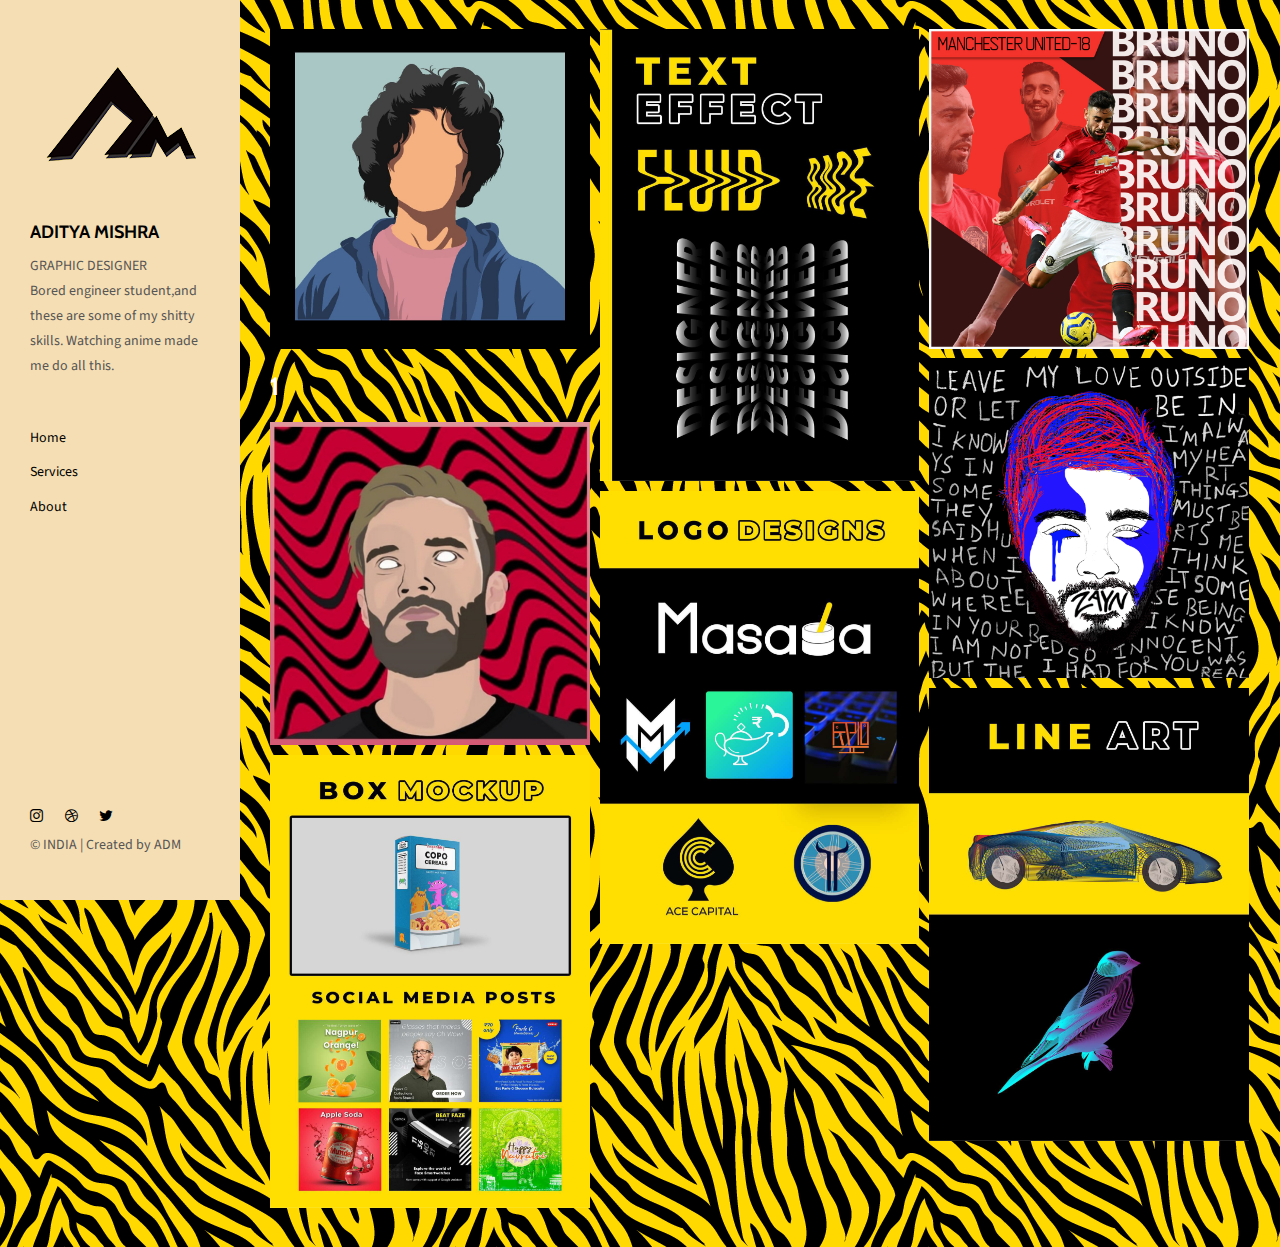
==== index.html @ 2e6d7450 "Add files via upload" ====
<!DOCTYPE html>
<html lang="en">

<head>
  <style>
body {
  background-image: url('b.gif');
  
}
</style>

  
  <link href="./assets/apple-icon-180x180.png" rel="apple-touch-icon">
  <link href="./assets/favicon.ico" rel="icon">



  <title>Title page</title>  

<link href="./main.82cfd66e.css" rel="stylesheet"></head>

<body>

<!-- Add your content of header -->
<header class="">
  <div class="navbar navbar-default visible-xs">
    <button type="button" class="navbar-toggle collapsed">
      <span class="sr-only">Toggle navigation</span>
      <span class="icon-bar"></span>
      <span class="icon-bar"></span>
      <span class="icon-bar"></span>
    </button>
    
  </div>

  <nav class="sidebar">
    <div class="navbar-collapse" id="navbar-collapse">
      <div class="site-header hidden-xs">
          <a class="site-brand" href="./index.html" title="">
            <img class="img-responsive site-logo" alt="" src="logo180.png">
            ADITYA MISHRA
          </a>
        <p>GRAPHIC DESIGNER <br> Bored engineer student,and these are some of my shitty skills. Watching anime made me do all this. </p>
      </div>
      <ul class="nav">
        <li><a href="./index.html" title="">Home</a></li>
        <li><a href="./services.html" title="">Services</a></li>
        <li><a href="./about.html" title="">About</a></li>
        
        
        

      </ul>

      <nav class="nav-footer">
        <p class="nav-footer-social-buttons">
          <a class="fa-icon" href="https://www.instagram.com/the.adityamishra/" title="">
            <i class="fa fa-instagram"></i>
          </a>
          <a class="fa-icon" href="https://dribbble.com/" title="">
            <i class="fa fa-dribbble"></i>
          </a>
          <a class="fa-icon" href="https://twitter.com/" title="">
            <i class="fa fa-twitter"></i>
          </a>
        </p>
        <p>© INDIA | Created by ADM</p>
      </nav>  
    </div> 
  </nav>
</header>
<main class="" id="main-collapse">

<!-- Add your site or app content here -->
 
<div class="hero-full-wrapper">
  <div class="grid">
  <div class="gutter-sizer"></div>
    <div class="grid-sizer"></div>
    
    <div class="grid-item">
      <img class="img-responsive" alt="" src="1.jpeg">
      <a  class="project-description"></a>
        <div class="project-text-holder">
          <div class="project-text-inner">
            <h3>1</h3>
            <p></p>
          </div>
        </div>
      </a>
    </div>

    
    <div class="grid-item">
      <img class="img-responsive" alt="" src="2.jpg">
      <a  class="project-description">
        <div class="project-text-holder">
          <div class="project-text-inner">
            <h3>typography</h3>
            <p>.</p>
          </div>
        </div>
      </a>
    </div>

    <div class="grid-item">
      <img class="img-responsive" alt="" src="3.jpg">
      <a  class="project-description">
        <div class="project-text-holder">
          <div class="project-text-inner">
            <h3>social posts</h3>
            <p>.</p>
          </div>
        </div>
      </a>
    </div>
    <div class="grid-item">
      <img class="img-responsive" alt="" src="zayni.png">
      <a  class="project-description">
        <div class="project-text-holder">
          <div class="project-text-inner">
            <h3>zyan vector</h3>
            <p>.</p>
          </div>
        </div>
      </a>
    </div>
    
    <div class="grid-item">
      <img class="img-responsive" alt="" src="pew.jpg">
      <a  class="project-description">
        <div class="project-text-holder">
          <div class="project-text-inner">
            <h3>pewdiepie vector</h3>
            <p>.</p>
          </div>
        </div>
      </a>
    </div>

    <div class="grid-item">
      <img class="img-responsive" alt="" src="6.jpg">
      <a  class="project-description">
        <div class="project-text-holder">
          <div class="project-text-inner">
            <h3>Logo designing</h3>s
            <p>.</p>
          </div>
        </div>
      </a>
    </div>

    <div class="grid-item">
      <img class="img-responsive" alt="" src="7.jpg">
      <a  class="project-description">
        <div class="project-text-holder">
          <div class="project-text-inner">
            <h3>line art</h3>
            <p>.</p>
          </div>
        </div>
      </a>
    </div>
    <div class="grid-item">
      <img class="img-responsive" alt="" src="moc.jpg">
      <a  class="project-description">
        <div class="project-text-holder">
          <div class="project-text-inner">
            <h3>box mockup</h3>
            <p>.</p>
          </div>
        </div>
      </a>
    </div>
    
  </div>
</div>


<script>
  document.addEventListener("DOMContentLoaded", function (event) {
     masonryBuild();
  });
</script>

</main>




<script type="text/javascript" src="./main.85741bff.js"></script></body>

</html>
---- main.82cfd66e.css ----
@import url(https://fonts.googleapis.com/css?family=Cabin:400,700|Source+Sans+Pro:400,700);@import url(https://maxcdn.bootstrapcdn.com/font-awesome/4.7.0/css/font-awesome.min.css);/*!
 * Bootstrap v3.3.7 (http://getbootstrap.com)
 * Copyright 2011-2016 Twitter, Inc.
 * Licensed under MIT (https://github.com/twbs/bootstrap/blob/master/LICENSE)
 */
/*! normalize.css v3.0.3 | MIT License | github.com/necolas/normalize.css */

html{font-family:sans-serif;-ms-text-size-adjust:100%;-webkit-text-size-adjust:100%}body{margin:0}article,aside,details,figcaption,figure,footer,header,hgroup,main,menu,nav,section,summary{display:block}audio,canvas,progress,video{display:inline-block;vertical-align:baseline}audio:not([controls]){display:none;height:0}[hidden],template{display:none}a{background-color:transparent}a:active,a:hover{outline:0}abbr[title]{border-bottom:1px dotted}b,strong{font-weight:700}dfn{font-style:italic}h1{font-size:2em;margin:.67em 0}mark{background:#ff0;color:#000}small{font-size:80%}sub,sup{font-size:75%;line-height:0;position:relative;vertical-align:baseline}sup{top:-.5em}sub{bottom:-.25em}img{border:0}svg:not(:root){overflow:hidden}figure{margin:1em 40px}hr{box-sizing:content-box;height:0}pre{overflow:auto}code,kbd,pre,samp{font-family:monospace,monospace;font-size:1em}button,input,optgroup,select,textarea{color:inherit;font:inherit;margin:0}button{overflow:visible}button,select{text-transform:none}button,html input[type=button],input[type=reset],input[type=submit]{-webkit-appearance:button;cursor:pointer}button[disabled],html input[disabled]{cursor:default}button::-moz-focus-inner,input::-moz-focus-inner{border:0;padding:0}input{line-height:normal}input[type=checkbox],input[type=radio]{box-sizing:border-box;padding:0}input[type=number]::-webkit-inner-spin-button,input[type=number]::-webkit-outer-spin-button{height:auto}input[type=search]{-webkit-appearance:textfield;box-sizing:content-box}input[type=search]::-webkit-search-cancel-button,input[type=search]::-webkit-search-decoration{-webkit-appearance:none}fieldset{border:1px solid silver;margin:0 2px;padding:.35em .625em .75em}textarea{overflow:auto}optgroup{font-weight:700}table{border-collapse:collapse;border-spacing:0}td,th{padding:0}

/*! Source: https://github.com/h5bp/html5-boilerplate/blob/master/src/css/main.css */@media print{*,:after,:before{background:transparent!important;color:#000!important;box-shadow:none!important;text-shadow:none!important}a,a:visited{text-decoration:underline}a[href]:after{content:" (" attr(href) ")"}abbr[title]:after{content:" (" attr(title) ")"}a[href^="#"]:after,a[href^="javascript:"]:after{content:""}blockquote,pre{border:1px solid #999;page-break-inside:avoid}thead{display:table-header-group}img,tr{page-break-inside:avoid}img{max-width:100%!important}h2,h3,p{orphans:3;widows:3}h2,h3{page-break-after:avoid}.navbar{display:none}.btn>.caret,.dropup>.btn>.caret{border-top-color:#000!important}.label{border:1px solid #000}.table {border-collapse:collapse!important} {} .table td,.table th{background-color:#fff!important}.table-bordered td,.table-bordered th{border:1px solid #ddd!important}}*,:after,:before{-webkit-box-sizing:border-box;-moz-box-sizing:border-box;box-sizing:border-box}html{font-size:10px;-webkit-tap-highlight-color:transparent}body{font-family:Source Sans Pro,Helvetica,Arial,sans-serif;font-size:14px;line-height:1.78;color:#555;background-color:#fff}button,input,select,textarea{font-family:inherit;font-size:inherit;line-height:inherit}a{color:#ff6360;text-decoration:none}a:focus,a:hover{color:#ff1814;text-decoration:underline}a:focus{outline:5px auto -webkit-focus-ring-color;outline-offset:-2px}figure{margin:0}img{vertical-align:middle}.img-responsive{display:block;max-width:100%;height:auto}.img-rounded{border-radius:2px}.img-thumbnail{padding:4px;line-height:1.78;background-color:#fff;border:1px solid #ddd;border-radius:2px;-webkit-transition:all .2s ease-in-out;-o-transition:all .2s ease-in-out;transition:all .2s ease-in-out;display:inline-block;max-width:100%;height:auto}.img-circle{border-radius:50%}hr{margin-top:24px;margin-bottom:24px;border:0;border-top:1px solid #eee}.sr-only{position:absolute;width:1px;height:1px;margin:-1px;padding:0;overflow:hidden;clip:rect(0,0,0,0);border:0}.sr-only-focusable:active,.sr-only-focusable:focus{position:static;width:auto;height:auto;margin:0;overflow:visible;clip:auto}[role=button]{cursor:pointer}.h1,.h2,.h3,.h4,.h5,.h6,h1,h2,h3,h4,h5,h6{font-family:Cabin,Helvetica,Arial,sans-serif;font-weight:700;line-height:1.1;color:WHITE}.h1 .small,.h1 small,.h2 .small,.h2 small,.h3 .small,.h3 small,.h4 .small,.h4 small,.h5 .small,.h5 small,.h6 .small,.h6 small,h1 .small,h1 small,h2 .small,h2 small,h3 .small,h3 small,h4 .small,h4 small,h5 .small,h5 small,h6 .small,h6 small{font-weight:400;line-height:1;color:#777}.h1,.h2,.h3,h1,h2,h3{margin-top:24px;margin-bottom:12px}.h1 .small,.h1 small,.h2 .small,.h2 small,.h3 .small,.h3 small,h1 .small,h1 small,h2 .small,h2 small,h3 .small,h3 small{font-size:65%}.h4,.h5,.h6,h4,h5,h6{margin-top:12px;margin-bottom:12px}.h4 .small,.h4 small,.h5 .small,.h5 small,.h6 .small,.h6 small,h4 .small,h4 small,h5 .small,h5 small,h6 .small,h6 small{font-size:75%}.h1,h1{font-size:44px}.h2,h2{font-size:33px}.h3,h3{font-size:25px}.h4,h4{font-size:19px}.h5,h5{font-size:14px}.h6,h6{font-size:12px}p{margin:0 0 12px}.lead{margin-bottom:24px;font-size:16px;font-weight:300;line-height:1.4}@media (min-width:768px){.lead{font-size:21px}}.small,small{font-size:85%}.mark,mark{background-color:#fcf8e3;padding:.2em}.text-left{text-align:left}.text-right{text-align:right}.text-center{text-align:center}.text-justify{text-align:justify}.text-nowrap{white-space:nowrap}.text-lowercase{text-transform:lowercase}.initialism,.text-uppercase{text-transform:uppercase}.text-capitalize{text-transform:capitalize}.text-muted{color:#777}.text-primary{color:#ff6360}a.text-primary:focus,a.text-primary:hover{color:#ff312d}.text-success{color:#fff}a.text-success:focus,a.text-success:hover{color:#e6e6e6}.text-info{color:#31708f}a.text-info:focus,a.text-info:hover{color:#245269}.text-warning{color:#8a6d3b}a.text-warning:focus,a.text-warning:hover{color:#66512c}.text-danger{color:#fff}a.text-danger:focus,a.text-danger:hover{color:#e6e6e6}.bg-primary{color:#fff;background-color:#ff6360}a.bg-primary:focus,a.bg-primary:hover{background-color:#ff312d}.bg-success{background-color:#57ce6e}a.bg-success:focus,a.bg-success:hover{background-color:#37bb50}.bg-info{background-color:#d9edf7}a.bg-info:focus,a.bg-info:hover{background-color:#afd9ee}.bg-warning{background-color:#fcf8e3}a.bg-warning:focus,a.bg-warning:hover{background-color:#f7ecb5}.bg-danger{background-color:#ee624b}a.bg-danger:focus,a.bg-danger:hover{background-color:#ea391c}.page-header{padding-bottom:11px;margin:48px 0 24px;border-bottom:1px solid #eee}ol,ul{margin-top:0;margin-bottom:12px}ol ol,ol ul,ul ol,ul ul{margin-bottom:0}.list-inline,.list-unstyled{padding-left:0;list-style:none}.list-inline{margin-left:-5px}.list-inline>li{display:inline-block;padding-left:5px;padding-right:5px}dl{margin-top:0;margin-bottom:24px}dd,dt{line-height:1.78}dt{font-weight:700}dd{margin-left:0}.dl-horizontal dd:after,.dl-horizontal dd:before{content:" ";display:table}.dl-horizontal dd:after{clear:both}@media (min-width:768px){.dl-horizontal dt{float:left;width:160px;clear:left;text-align:right;overflow:hidden;text-overflow:ellipsis;white-space:nowrap}.dl-horizontal dd{margin-left:180px}}abbr[data-original-title],abbr[title]{cursor:help;border-bottom:1px dotted #777}.initialism{font-size:90%}blockquote{padding:12px 24px;margin:0 0 24px;font-size:17.5px;border-left:5px solid #eee}blockquote ol:last-child,blockquote p:last-child,blockquote ul:last-child{margin-bottom:0}blockquote .small,blockquote footer,blockquote small{display:block;font-size:80%;line-height:1.78;color:#777}blockquote .small:before,blockquote footer:before,blockquote small:before{content:"\2014   \A0"}.blockquote-reverse,blockquote.pull-right{padding-right:15px;padding-left:0;border-right:5px solid #eee;border-left:0;text-align:right}.blockquote-reverse .small:before,.blockquote-reverse footer:before,.blockquote-reverse small:before,blockquote.pull-right .small:before,blockquote.pull-right footer:before,blockquote.pull-right small:before{content:""}.blockquote-reverse .small:after,.blockquote-reverse footer:after,.blockquote-reverse small:after,blockquote.pull-right .small:after,blockquote.pull-right footer:after,blockquote.pull-right small:after{content:"\A0   \2014"}address{margin-bottom:24px;font-style:normal;line-height:1.78}code,kbd,pre,samp{font-family:Menlo,Monaco,Consolas,Courier New,monospace}code{color:#c7254e;background-color:#f9f2f4}code,kbd{padding:2px 4px;font-size:90%;border-radius:2px}kbd{color:#fff;background-color:#333;box-shadow:inset 0 -1px 0 rgba(0,0,0,.25)}kbd kbd{padding:0;font-size:100%;font-weight:700;box-shadow:none}pre{display:block;padding:11.5px;margin:0 0 12px;font-size:13px;line-height:1.78;word-break:break-all;word-wrap:break-word;color:#333;background-color:#f5f5f5;border:1px solid #ccc;border-radius:2px}pre code{padding:0;font-size:inherit;color:inherit;white-space:pre-wrap;background-color:transparent;border-radius:0}.pre-scrollable{max-height:340px;overflow-y:scroll}.container{margin-right:auto;margin-left:auto;padding-left:15px;padding-right:15px}.container:after,.container:before{content:" ";display:table}.container:after{clear:both}@media (min-width:768px){.container{width:750px}}@media (min-width:992px){.container{width:970px}}@media (min-width:1200px){.container{width:1170px}}.container-fluid{margin-right:auto;margin-left:auto;padding-left:15px;padding-right:15px}.container-fluid:after,.container-fluid:before{content:" ";display:table}.container-fluid:after{clear:both}.row{margin-left:-15px;margin-right:-15px}.row:after,.row:before{content:" ";display:table}.row:after{clear:both}.col-lg-1,.col-lg-2,.col-lg-3,.col-lg-4,.col-lg-5,.col-lg-6,.col-lg-7,.col-lg-8,.col-lg-9,.col-lg-10,.col-lg-11,.col-lg-12,.col-md-1,.col-md-2,.col-md-3,.col-md-4,.col-md-5,.col-md-6,.col-md-7,.col-md-8,.col-md-9,.col-md-10,.col-md-11,.col-md-12,.col-sm-1,.col-sm-2,.col-sm-3,.col-sm-4,.col-sm-5,.col-sm-6,.col-sm-7,.col-sm-8,.col-sm-9,.col-sm-10,.col-sm-11,.col-sm-12,.col-xs-1,.col-xs-2,.col-xs-3,.col-xs-4,.col-xs-5,.col-xs-6,.col-xs-7,.col-xs-8,.col-xs-9,.col-xs-10,.col-xs-11,.col-xs-12{position:relative;min-height:1px;padding-left:15px;padding-right:15px}.col-xs-1,.col-xs-2,.col-xs-3,.col-xs-4,.col-xs-5,.col-xs-6,.col-xs-7,.col-xs-8,.col-xs-9,.col-xs-10,.col-xs-11,.col-xs-12{float:left}.col-xs-1{width:8.33333%}.col-xs-2{width:16.66667%}.col-xs-3{width:25%}.col-xs-4{width:33.33333%}.col-xs-5{width:41.66667%}.col-xs-6{width:50%}.col-xs-7{width:58.33333%}.col-xs-8{width:66.66667%}.col-xs-9{width:75%}.col-xs-10{width:83.33333%}.col-xs-11{width:91.66667%}.col-xs-12{width:100%}.col-xs-pull-0{right:auto}.col-xs-pull-1{right:8.33333%}.col-xs-pull-2{right:16.66667%}.col-xs-pull-3{right:25%}.col-xs-pull-4{right:33.33333%}.col-xs-pull-5{right:41.66667%}.col-xs-pull-6{right:50%}.col-xs-pull-7{right:58.33333%}.col-xs-pull-8{right:66.66667%}.col-xs-pull-9{right:75%}.col-xs-pull-10{right:83.33333%}.col-xs-pull-11{right:91.66667%}.col-xs-pull-12{right:100%}.col-xs-push-0{left:auto}.col-xs-push-1{left:8.33333%}.col-xs-push-2{left:16.66667%}.col-xs-push-3{left:25%}.col-xs-push-4{left:33.33333%}.col-xs-push-5{left:41.66667%}.col-xs-push-6{left:50%}.col-xs-push-7{left:58.33333%}.col-xs-push-8{left:66.66667%}.col-xs-push-9{left:75%}.col-xs-push-10{left:83.33333%}.col-xs-push-11{left:91.66667%}.col-xs-push-12{left:100%}.col-xs-offset-0{margin-left:0}.col-xs-offset-1{margin-left:8.33333%}.col-xs-offset-2{margin-left:16.66667%}.col-xs-offset-3{margin-left:25%}.col-xs-offset-4{margin-left:33.33333%}.col-xs-offset-5{margin-left:41.66667%}.col-xs-offset-6{margin-left:50%}.col-xs-offset-7{margin-left:58.33333%}.col-xs-offset-8{margin-left:66.66667%}.col-xs-offset-9{margin-left:75%}.col-xs-offset-10{margin-left:83.33333%}.col-xs-offset-11{margin-left:91.66667%}.col-xs-offset-12{margin-left:100%}@media (min-width:768px){.col-sm-1,.col-sm-2,.col-sm-3,.col-sm-4,.col-sm-5,.col-sm-6,.col-sm-7,.col-sm-8,.col-sm-9,.col-sm-10,.col-sm-11,.col-sm-12{float:left}.col-sm-1{width:8.33333%}.col-sm-2{width:16.66667%}.col-sm-3{width:25%}.col-sm-4{width:33.33333%}.col-sm-5{width:41.66667%}.col-sm-6{width:50%}.col-sm-7{width:58.33333%}.col-sm-8{width:66.66667%}.col-sm-9{width:75%}.col-sm-10{width:83.33333%}.col-sm-11{width:91.66667%}.col-sm-12{width:100%}.col-sm-pull-0{right:auto}.col-sm-pull-1{right:8.33333%}.col-sm-pull-2{right:16.66667%}.col-sm-pull-3{right:25%}.col-sm-pull-4{right:33.33333%}.col-sm-pull-5{right:41.66667%}.col-sm-pull-6{right:50%}.col-sm-pull-7{right:58.33333%}.col-sm-pull-8{right:66.66667%}.col-sm-pull-9{right:75%}.col-sm-pull-10{right:83.33333%}.col-sm-pull-11{right:91.66667%}.col-sm-pull-12{right:100%}.col-sm-push-0{left:auto}.col-sm-push-1{left:8.33333%}.col-sm-push-2{left:16.66667%}.col-sm-push-3{left:25%}.col-sm-push-4{left:33.33333%}.col-sm-push-5{left:41.66667%}.col-sm-push-6{left:50%}.col-sm-push-7{left:58.33333%}.col-sm-push-8{left:66.66667%}.col-sm-push-9{left:75%}.col-sm-push-10{left:83.33333%}.col-sm-push-11{left:91.66667%}.col-sm-push-12{left:100%}.col-sm-offset-0{margin-left:0}.col-sm-offset-1{margin-left:8.33333%}.col-sm-offset-2{margin-left:16.66667%}.col-sm-offset-3{margin-left:25%}.col-sm-offset-4{margin-left:33.33333%}.col-sm-offset-5{margin-left:41.66667%}.col-sm-offset-6{margin-left:50%}.col-sm-offset-7{margin-left:58.33333%}.col-sm-offset-8{margin-left:66.66667%}.col-sm-offset-9{margin-left:75%}.col-sm-offset-10{margin-left:83.33333%}.col-sm-offset-11{margin-left:91.66667%}.col-sm-offset-12{margin-left:100%}}@media (min-width:992px){.col-md-1,.col-md-2,.col-md-3,.col-md-4,.col-md-5,.col-md-6,.col-md-7,.col-md-8,.col-md-9,.col-md-10,.col-md-11,.col-md-12{float:left}.col-md-1{width:8.33333%}.col-md-2{width:16.66667%}.col-md-3{width:25%}.col-md-4{width:33.33333%}.col-md-5{width:41.66667%}.col-md-6{width:50%}.col-md-7{width:58.33333%}.col-md-8{width:66.66667%}.col-md-9{width:75%}.col-md-10{width:83.33333%}.col-md-11{width:91.66667%}.col-md-12{width:100%}.col-md-pull-0{right:auto}.col-md-pull-1{right:8.33333%}.col-md-pull-2{right:16.66667%}.col-md-pull-3{right:25%}.col-md-pull-4{right:33.33333%}.col-md-pull-5{right:41.66667%}.col-md-pull-6{right:50%}.col-md-pull-7{right:58.33333%}.col-md-pull-8{right:66.66667%}.col-md-pull-9{right:75%}.col-md-pull-10{right:83.33333%}.col-md-pull-11{right:91.66667%}.col-md-pull-12{right:100%}.col-md-push-0{left:auto}.col-md-push-1{left:8.33333%}.col-md-push-2{left:16.66667%}.col-md-push-3{left:25%}.col-md-push-4{left:33.33333%}.col-md-push-5{left:41.66667%}.col-md-push-6{left:50%}.col-md-push-7{left:58.33333%}.col-md-push-8{left:66.66667%}.col-md-push-9{left:75%}.col-md-push-10{left:83.33333%}.col-md-push-11{left:91.66667%}.col-md-push-12{left:100%}.col-md-offset-0{margin-left:0}.col-md-offset-1{margin-left:8.33333%}.col-md-offset-2{margin-left:16.66667%}.col-md-offset-3{margin-left:25%}.col-md-offset-4{margin-left:33.33333%}.col-md-offset-5{margin-left:41.66667%}.col-md-offset-6{margin-left:50%}.col-md-offset-7{margin-left:58.33333%}.col-md-offset-8{margin-left:66.66667%}.col-md-offset-9{margin-left:75%}.col-md-offset-10{margin-left:83.33333%}.col-md-offset-11{margin-left:91.66667%}.col-md-offset-12{margin-left:100%}}@media (min-width:1200px){.col-lg-1,.col-lg-2,.col-lg-3,.col-lg-4,.col-lg-5,.col-lg-6,.col-lg-7,.col-lg-8,.col-lg-9,.col-lg-10,.col-lg-11,.col-lg-12{float:left}.col-lg-1{width:8.33333%}.col-lg-2{width:16.66667%}.col-lg-3{width:25%}.col-lg-4{width:33.33333%}.col-lg-5{width:41.66667%}.col-lg-6{width:50%}.col-lg-7{width:58.33333%}.col-lg-8{width:66.66667%}.col-lg-9{width:75%}.col-lg-10{width:83.33333%}.col-lg-11{width:91.66667%}.col-lg-12{width:100%}.col-lg-pull-0{right:auto}.col-lg-pull-1{right:8.33333%}.col-lg-pull-2{right:16.66667%}.col-lg-pull-3{right:25%}.col-lg-pull-4{right:33.33333%}.col-lg-pull-5{right:41.66667%}.col-lg-pull-6{right:50%}.col-lg-pull-7{right:58.33333%}.col-lg-pull-8{right:66.66667%}.col-lg-pull-9{right:75%}.col-lg-pull-10{right:83.33333%}.col-lg-pull-11{right:91.66667%}.col-lg-pull-12{right:100%}.col-lg-push-0{left:auto}.col-lg-push-1{left:8.33333%}.col-lg-push-2{left:16.66667%}.col-lg-push-3{left:25%}.col-lg-push-4{left:33.33333%}.col-lg-push-5{left:41.66667%}.col-lg-push-6{left:50%}.col-lg-push-7{left:58.33333%}.col-lg-push-8{left:66.66667%}.col-lg-push-9{left:75%}.col-lg-push-10{left:83.33333%}.col-lg-push-11{left:91.66667%}.col-lg-push-12{left:100%}.col-lg-offset-0{margin-left:0}.col-lg-offset-1{margin-left:8.33333%}.col-lg-offset-2{margin-left:16.66667%}.col-lg-offset-3{margin-left:25%}.col-lg-offset-4{margin-left:33.33333%}.col-lg-offset-5{margin-left:41.66667%}.col-lg-offset-6{margin-left:50%}.col-lg-offset-7{margin-left:58.33333%}.col-lg-offset-8{margin-left:66.66667%}.col-lg-offset-9{margin-left:75%}.col-lg-offset-10{margin-left:83.33333%}.col-lg-offset-11{margin-left:91.66667%}.col-lg-offset-12{margin-left:100%}}table{background-color:transparent}caption{padding-top:8px;padding-bottom:8px;color:#777}caption,th{text-align:left}.table{width:100%;max-width:100%;margin-bottom:24px}.table>tbody>tr>td,.table>tbody>tr>th,.table>tfoot>tr>td,.table>tfoot>tr>th,.table>thead>tr>td,.table>thead>tr>th{padding:8px;line-height:1.78;vertical-align:top;border-top:1px solid #ddd}.table>thead>tr>th{vertical-align:bottom;border-bottom:2px solid #ddd}.table>caption+thead>tr:first-child>td,.table>caption+thead>tr:first-child>th,.table>colgroup+thead>tr:first-child>td,.table>colgroup+thead>tr:first-child>th,.table>thead:first-child>tr:first-child>td,.table>thead:first-child>tr:first-child>th{border-top:0}.table>tbody+tbody{border-top:2px solid #ddd}.table .table{background-color:#fff}.table-condensed>tbody>tr>td,.table-condensed>tbody>tr>th,.table-condensed>tfoot>tr>td,.table-condensed>tfoot>tr>th,.table-condensed>thead>tr>td,.table-condensed>thead>tr>th{padding:5px}.table-bordered,.table-bordered>tbody>tr>td,.table-bordered>tbody>tr>th,.table-bordered>tfoot>tr>td,.table-bordered>tfoot>tr>th,.table-bordered>thead>tr>td,.table-bordered>thead>tr>th{border:1px solid #ddd}.table-bordered>thead>tr>td,.table-bordered>thead>tr>th{border-bottom-width:2px}.table-striped>tbody>tr:nth-of-type(odd){background-color:#f9f9f9}.table-hover>tbody>tr:hover{background-color:#f5f5f5}table col[class*=col-]{position:static;float:none;display:table-column}table td[class*=col-],table th[class*=col-]{position:static;float:none;display:table-cell}.table>tbody>tr.active>td,.table>tbody>tr.active>th,.table>tbody>tr>td.active,.table>tbody>tr>th.active,.table>tfoot>tr.active>td,.table>tfoot>tr.active>th,.table>tfoot>tr>td.active,.table>tfoot>tr>th.active,.table>thead>tr.active>td,.table>thead>tr.active>th,.table>thead>tr>td.active,.table>thead>tr>th.active{background-color:#f5f5f5}.table-hover>tbody>tr.active:hover>td,.table-hover>tbody>tr.active:hover>th,.table-hover>tbody>tr:hover>.active,.table-hover>tbody>tr>td.active:hover,.table-hover>tbody>tr>th.active:hover{background-color:#e8e8e8}.table>tbody>tr.success>td,.table>tbody>tr.success>th,.table>tbody>tr>td.success,.table>tbody>tr>th.success,.table>tfoot>tr.success>td,.table>tfoot>tr.success>th,.table>tfoot>tr>td.success,.table>tfoot>tr>th.success,.table>thead>tr.success>td,.table>thead>tr.success>th,.table>thead>tr>td.success,.table>thead>tr>th.success{background-color:#57ce6e}.table-hover>tbody>tr.success:hover>td,.table-hover>tbody>tr.success:hover>th,.table-hover>tbody>tr:hover>.success,.table-hover>tbody>tr>td.success:hover,.table-hover>tbody>tr>th.success:hover{background-color:#43c85d}.table>tbody>tr.info>td,.table>tbody>tr.info>th,.table>tbody>tr>td.info,.table>tbody>tr>th.info,.table>tfoot>tr.info>td,.table>tfoot>tr.info>th,.table>tfoot>tr>td.info,.table>tfoot>tr>th.info,.table>thead>tr.info>td,.table>thead>tr.info>th,.table>thead>tr>td.info,.table>thead>tr>th.info{background-color:#d9edf7}.table-hover>tbody>tr.info:hover>td,.table-hover>tbody>tr.info:hover>th,.table-hover>tbody>tr:hover>.info,.table-hover>tbody>tr>td.info:hover,.table-hover>tbody>tr>th.info:hover{background-color:#c4e3f3}.table>tbody>tr.warning>td,.table>tbody>tr.warning>th,.table>tbody>tr>td.warning,.table>tbody>tr>th.warning,.table>tfoot>tr.warning>td,.table>tfoot>tr.warning>th,.table>tfoot>tr>td.warning,.table>tfoot>tr>th.warning,.table>thead>tr.warning>td,.table>thead>tr.warning>th,.table>thead>tr>td.warning,.table>thead>tr>th.warning{background-color:#fcf8e3}.table-hover>tbody>tr.warning:hover>td,.table-hover>tbody>tr.warning:hover>th,.table-hover>tbody>tr:hover>.warning,.table-hover>tbody>tr>td.warning:hover,.table-hover>tbody>tr>th.warning:hover{background-color:#faf2cc}.table>tbody>tr.danger>td,.table>tbody>tr.danger>th,.table>tbody>tr>td.danger,.table>tbody>tr>th.danger,.table>tfoot>tr.danger>td,.table>tfoot>tr.danger>th,.table>tfoot>tr>td.danger,.table>tfoot>tr>th.danger,.table>thead>tr.danger>td,.table>thead>tr.danger>th,.table>thead>tr>td.danger,.table>thead>tr>th.danger{background-color:#ee624b}.table-hover>tbody>tr.danger:hover>td,.table-hover>tbody>tr.danger:hover>th,.table-hover>tbody>tr:hover>.danger,.table-hover>tbody>tr>td.danger:hover,.table-hover>tbody>tr>th.danger:hover{background-color:#ec4e34}.table-responsive{overflow-x:auto;min-height:.01%}@media screen and (max-width:767px){.table-responsive{width:100%;margin-bottom:18px;overflow-y:hidden;-ms-overflow-style:-ms-autohiding-scrollbar;border:1px solid #ddd}.table-responsive>.table{margin-bottom:0}.table-responsive>.table>tbody>tr>td,.table-responsive>.table>tbody>tr>th,.table-responsive>.table>tfoot>tr>td,.table-responsive>.table>tfoot>tr>th,.table-responsive>.table>thead>tr>td,.table-responsive>.table>thead>tr>th{white-space:nowrap}.table-responsive>.table-bordered{border:0}.table-responsive>.table-bordered>tbody>tr>td:first-child,.table-responsive>.table-bordered>tbody>tr>th:first-child,.table-responsive>.table-bordered>tfoot>tr>td:first-child,.table-responsive>.table-bordered>tfoot>tr>th:first-child,.table-responsive>.table-bordered>thead>tr>td:first-child,.table-responsive>.table-bordered>thead>tr>th:first-child{border-left:0}.table-responsive>.table-bordered>tbody>tr>td:last-child,.table-responsive>.table-bordered>tbody>tr>th:last-child,.table-responsive>.table-bordered>tfoot>tr>td:last-child,.table-responsive>.table-bordered>tfoot>tr>th:last-child,.table-responsive>.table-bordered>thead>tr>td:last-child,.table-responsive>.table-bordered>thead>tr>th:last-child{border-right:0}.table-responsive>.table-bordered>tbody>tr:last-child>td,.table-responsive>.table-bordered>tbody>tr:last-child>th,.table-responsive>.table-bordered>tfoot>tr:last-child>td,.table-responsive>.table-bordered>tfoot>tr:last-child>th{border-bottom:0}}fieldset{margin:0;min-width:0}fieldset,legend{padding:0;border:0}legend{display:block;width:100%;margin-bottom:24px;font-size:21px;line-height:inherit;color:#333;border-bottom:1px solid #e5e5e5}label{display:inline-block;max-width:100%;margin-bottom:5px;font-weight:700}input[type=search]{-webkit-box-sizing:border-box;-moz-box-sizing:border-box;box-sizing:border-box}input[type=checkbox],input[type=radio]{margin:4px 0 0;margin-top:1px\9;line-height:normal}input[type=file]{display:block}input[type=range]{display:block;width:100%}select[multiple],select[size]{height:auto}input[type=checkbox]:focus,input[type=file]:focus,input[type=radio]:focus{outline:5px auto -webkit-focus-ring-color;outline-offset:-2px}output{padding-top:9px}.form-control,output{display:block;font-size:14px;line-height:1.78;color:#555}.form-control{width:100%;height:40px;padding:8px 20px;background-color:#fff;background-image:none;border:1px solid #000;border-radius:2px;-webkit-box-shadow:inset 0 1px 1px rgba(0,0,0,.075);box-shadow:inset 0 1px 1px rgba(0,0,0,.075);-webkit-transition:border-color .15s ease-in-out,box-shadow .15s ease-in-out;-o-transition:border-color ease-in-out .15s,box-shadow ease-in-out .15s;transition:border-color .15s ease-in-out,box-shadow .15s ease-in-out}.form-control:focus{border-color:#66afe9;-webkit-box-shadow:inset 0 1px 1px rgba(0,0,0,.075),0 0 8px rgba(102,175,233,.6);box-shadow:inset 0 1px 1px rgba(0,0,0,.075),0 0 8px rgba(102,175,233,.6)}.form-control::-moz-placeholder{color:#999;opacity:1}.form-control:-ms-input-placeholder{color:#999}.form-control::-webkit-input-placeholder{color:#999}.form-control::-ms-expand{border:0;background-color:transparent}.form-control[disabled],.form-control[readonly],fieldset[disabled] .form-control{background-color:#eee;opacity:1}.form-control[disabled],fieldset[disabled] .form-control{cursor:not-allowed}textarea.form-control{height:auto}input[type=search]{-webkit-appearance:none}@media screen and (-webkit-min-device-pixel-ratio:0){input[type=date].form-control,input[type=datetime-local].form-control,input[type=month].form-control,input[type=time].form-control{line-height:40px}.input-group-sm>.input-group-btn>input[type=date].btn,.input-group-sm>.input-group-btn>input[type=datetime-local].btn,.input-group-sm>.input-group-btn>input[type=month].btn,.input-group-sm>.input-group-btn>input[type=time].btn,.input-group-sm>input[type=date].form-control,.input-group-sm>input[type=date].input-group-addon,.input-group-sm>input[type=datetime-local].form-control,.input-group-sm>input[type=datetime-local].input-group-addon,.input-group-sm>input[type=month].form-control,.input-group-sm>input[type=month].input-group-addon,.input-group-sm>input[type=time].form-control,.input-group-sm>input[type=time].input-group-addon,.input-group-sm input[type=date],.input-group-sm input[type=datetime-local],.input-group-sm input[type=month],.input-group-sm input[type=time],input[type=date].input-sm,input[type=datetime-local].input-sm,input[type=month].input-sm,input[type=time].input-sm{line-height:30px}.input-group-lg>.input-group-btn>input[type=date].btn,.input-group-lg>.input-group-btn>input[type=datetime-local].btn,.input-group-lg>.input-group-btn>input[type=month].btn,.input-group-lg>.input-group-btn>input[type=time].btn,.input-group-lg>input[type=date].form-control,.input-group-lg>input[type=date].input-group-addon,.input-group-lg>input[type=datetime-local].form-control,.input-group-lg>input[type=datetime-local].input-group-addon,.input-group-lg>input[type=month].form-control,.input-group-lg>input[type=month].input-group-addon,.input-group-lg>input[type=time].form-control,.input-group-lg>input[type=time].input-group-addon,.input-group-lg input[type=date],.input-group-lg input[type=datetime-local],.input-group-lg input[type=month],.input-group-lg input[type=time],input[type=date].input-lg,input[type=datetime-local].input-lg,input[type=month].input-lg,input[type=time].input-lg{line-height:46px}}.form-group{margin-bottom:15px}.checkbox,.radio{position:relative;display:block;margin-top:10px;margin-bottom:10px}.checkbox label,.radio label{min-height:24px;padding-left:20px;margin-bottom:0;font-weight:400;cursor:pointer}.checkbox-inline input[type=checkbox],.checkbox input[type=checkbox],.radio-inline input[type=radio],.radio input[type=radio]{position:absolute;margin-left:-20px;margin-top:4px\9}.checkbox+.checkbox,.radio+.radio{margin-top:-5px}.checkbox-inline,.radio-inline{position:relative;display:inline-block;padding-left:20px;margin-bottom:0;vertical-align:middle;font-weight:400;cursor:pointer}.checkbox-inline+.checkbox-inline,.radio-inline+.radio-inline{margin-top:0;margin-left:10px}.checkbox-inline.disabled,.checkbox.disabled label,.radio-inline.disabled,.radio.disabled label,fieldset[disabled] .checkbox-inline,fieldset[disabled] .checkbox label,fieldset[disabled] .radio-inline,fieldset[disabled] .radio label,fieldset[disabled] input[type=checkbox],fieldset[disabled] input[type=radio],input[type=checkbox].disabled,input[type=checkbox][disabled],input[type=radio].disabled,input[type=radio][disabled]{cursor:not-allowed}.form-control-static{padding-top:9px;padding-bottom:9px;margin-bottom:0;min-height:38px}.form-control-static.input-lg,.form-control-static.input-sm,.input-group-lg>.form-control-static.form-control,.input-group-lg>.form-control-static.input-group-addon,.input-group-lg>.input-group-btn>.form-control-static.btn,.input-group-sm>.form-control-static.form-control,.input-group-sm>.form-control-static.input-group-addon,.input-group-sm>.input-group-btn>.form-control-static.btn{padding-left:0;padding-right:0}.input-group-sm>.form-control,.input-group-sm>.input-group-addon,.input-group-sm>.input-group-btn>.btn,.input-sm{height:30px;padding:5px 14px;font-size:12px;line-height:1.5;border-radius:2px}.input-group-sm>.input-group-btn>select.btn,.input-group-sm>select.form-control,.input-group-sm>select.input-group-addon,select.input-sm{height:30px;line-height:30px}.input-group-sm>.input-group-btn>select[multiple].btn,.input-group-sm>.input-group-btn>textarea.btn,.input-group-sm>select[multiple].form-control,.input-group-sm>select[multiple].input-group-addon,.input-group-sm>textarea.form-control,.input-group-sm>textarea.input-group-addon,select[multiple].input-sm,textarea.input-sm{height:auto}.form-group-sm .form-control{height:30px;padding:5px 14px;font-size:12px;line-height:1.5;border-radius:2px}.form-group-sm select.form-control{height:30px;line-height:30px}.form-group-sm select[multiple].form-control,.form-group-sm textarea.form-control{height:auto}.form-group-sm .form-control-static{height:30px;min-height:36px;padding:6px 14px;font-size:12px;line-height:1.5}.input-group-lg>.form-control,.input-group-lg>.input-group-addon,.input-group-lg>.input-group-btn>.btn,.input-lg{height:46px;padding:10px 24px;font-size:18px;line-height:1.33333;border-radius:2px}.input-group-lg>.input-group-btn>select.btn,.input-group-lg>select.form-control,.input-group-lg>select.input-group-addon,select.input-lg{height:46px;line-height:46px}.input-group-lg>.input-group-btn>select[multiple].btn,.input-group-lg>.input-group-btn>textarea.btn,.input-group-lg>select[multiple].form-control,.input-group-lg>select[multiple].input-group-addon,.input-group-lg>textarea.form-control,.input-group-lg>textarea.input-group-addon,select[multiple].input-lg,textarea.input-lg{height:auto}.form-group-lg .form-control{height:46px;padding:10px 24px;font-size:18px;line-height:1.33333;border-radius:2px}.form-group-lg select.form-control{height:46px;line-height:46px}.form-group-lg select[multiple].form-control,.form-group-lg textarea.form-control{height:auto}.form-group-lg .form-control-static{height:46px;min-height:42px;padding:11px 24px;font-size:18px;line-height:1.33333}.has-feedback{position:relative}.has-feedback .form-control{padding-right:50px}.form-control-feedback{position:absolute;top:0;right:0;z-index:2;display:block;width:40px;height:40px;line-height:40px;text-align:center;pointer-events:none}.form-group-lg .form-control+.form-control-feedback,.input-group-lg+.form-control-feedback,.input-group-lg>.form-control+.form-control-feedback,.input-group-lg>.input-group-addon+.form-control-feedback,.input-group-lg>.input-group-btn>.btn+.form-control-feedback,.input-lg+.form-control-feedback{width:46px;height:46px;line-height:46px}.form-group-sm .form-control+.form-control-feedback,.input-group-sm+.form-control-feedback,.input-group-sm>.form-control+.form-control-feedback,.input-group-sm>.input-group-addon+.form-control-feedback,.input-group-sm>.input-group-btn>.btn+.form-control-feedback,.input-sm+.form-control-feedback{width:30px;height:30px;line-height:30px}.has-success .checkbox,.has-success .checkbox-inline,.has-success.checkbox-inline label,.has-success.checkbox label,.has-success .control-label,.has-success .help-block,.has-success .radio,.has-success .radio-inline,.has-success.radio-inline label,.has-success.radio label{color:#fff}.has-success .form-control{border-color:#fff;-webkit-box-shadow:inset 0 1px 1px rgba(0,0,0,.075);box-shadow:inset 0 1px 1px rgba(0,0,0,.075)}.has-success .form-control:focus{border-color:#e6e6e6;-webkit-box-shadow:inset 0 1px 1px rgba(0,0,0,.075),0 0 6px #fff;box-shadow:inset 0 1px 1px rgba(0,0,0,.075),0 0 6px #fff}.has-success .input-group-addon{color:#fff;border-color:#fff;background-color:#57ce6e}.has-success .form-control-feedback{color:#fff}.has-warning .checkbox,.has-warning .checkbox-inline,.has-warning.checkbox-inline label,.has-warning.checkbox label,.has-warning .control-label,.has-warning .help-block,.has-warning .radio,.has-warning .radio-inline,.has-warning.radio-inline label,.has-warning.radio label{color:#8a6d3b}.has-warning .form-control{border-color:#8a6d3b;-webkit-box-shadow:inset 0 1px 1px rgba(0,0,0,.075);box-shadow:inset 0 1px 1px rgba(0,0,0,.075)}.has-warning .form-control:focus{border-color:#66512c;-webkit-box-shadow:inset 0 1px 1px rgba(0,0,0,.075),0 0 6px #c0a16b;box-shadow:inset 0 1px 1px rgba(0,0,0,.075),0 0 6px #c0a16b}.has-warning .input-group-addon{color:#8a6d3b;border-color:#8a6d3b;background-color:#fcf8e3}.has-warning .form-control-feedback{color:#8a6d3b}.has-error .checkbox,.has-error .checkbox-inline,.has-error.checkbox-inline label,.has-error.checkbox label,.has-error .control-label,.has-error .help-block,.has-error .radio,.has-error .radio-inline,.has-error.radio-inline label,.has-error.radio label{color:#fff}.has-error .form-control{border-color:#fff;-webkit-box-shadow:inset 0 1px 1px rgba(0,0,0,.075);box-shadow:inset 0 1px 1px rgba(0,0,0,.075)}.has-error .form-control:focus{border-color:#e6e6e6;-webkit-box-shadow:inset 0 1px 1px rgba(0,0,0,.075),0 0 6px #fff;box-shadow:inset 0 1px 1px rgba(0,0,0,.075),0 0 6px #fff}.has-error .input-group-addon{color:#fff;border-color:#fff;background-color:#ee624b}.has-error .form-control-feedback{color:#fff}.has-feedback label~.form-control-feedback{top:29px}.has-feedback label.sr-only~.form-control-feedback{top:0}.help-block{display:block;margin-top:5px;margin-bottom:10px;color:#959595}@media (min-width:768px){.form-inline .form-group{display:inline-block;margin-bottom:0;vertical-align:middle}.form-inline .form-control{display:inline-block;width:auto;vertical-align:middle}.form-inline .form-control-static{display:inline-block}.form-inline .input-group{display:inline-table;vertical-align:middle}.form-inline .input-group .form-control,.form-inline .input-group .input-group-addon,.form-inline .input-group .input-group-btn{width:auto}.form-inline .input-group>.form-control{width:100%}.form-inline .control-label{margin-bottom:0;vertical-align:middle}.form-inline .checkbox,.form-inline .radio{display:inline-block;margin-top:0;margin-bottom:0;vertical-align:middle}.form-inline .checkbox label,.form-inline .radio label{padding-left:0}.form-inline .checkbox input[type=checkbox],.form-inline .radio input[type=radio]{position:relative;margin-left:0}.form-inline .has-feedback .form-control-feedback{top:0}}.form-horizontal .checkbox,.form-horizontal .checkbox-inline,.form-horizontal .radio,.form-horizontal .radio-inline{margin-top:0;margin-bottom:0;padding-top:9px}.form-horizontal .checkbox,.form-horizontal .radio{min-height:33px}.form-horizontal .form-group{margin-left:-15px;margin-right:-15px}.form-horizontal .form-group:after,.form-horizontal .form-group:before{content:" ";display:table}.form-horizontal .form-group:after{clear:both}@media (min-width:768px){.form-horizontal .control-label{text-align:right;margin-bottom:0;padding-top:9px}}.form-horizontal .has-feedback .form-control-feedback{right:15px}@media (min-width:768px){.form-horizontal .form-group-lg .control-label{padding-top:11px;font-size:18px}}@media (min-width:768px){.form-horizontal .form-group-sm .control-label{padding-top:6px;font-size:12px}}.btn{display:inline-block;margin-bottom:0;font-weight:400;text-align:center;vertical-align:middle;touch-action:manipulation;cursor:pointer;background-image:none;border:1px solid transparent;white-space:nowrap;padding:8px 20px;font-size:14px;line-height:1.78;border-radius:50px;-webkit-user-select:none;-moz-user-select:none;-ms-user-select:none;user-select:none}.btn.active.focus,.btn.active:focus,.btn.focus,.btn:active.focus,.btn:active:focus,.btn:focus{outline:5px auto -webkit-focus-ring-color;outline-offset:-2px}.btn.focus,.btn:focus,.btn:hover{color:#333;text-decoration:none}.btn.active,.btn:active{outline:0;background-image:none;-webkit-box-shadow:inset 0 3px 5px rgba(0,0,0,.125);box-shadow:inset 0 3px 5px rgba(0,0,0,.125)}.btn.disabled,.btn[disabled],fieldset[disabled] .btn{cursor:not-allowed;opacity:.65;filter:alpha(opacity=65);-webkit-box-shadow:none;box-shadow:none}a.btn.disabled,fieldset[disabled] a.btn{pointer-events:none}.btn-default{color:#333;background-color:#fff;border-color:#333}.btn-default.focus,.btn-default:focus{color:#333;background-color:#e6e6e6;border-color:#000}.btn-default.active,.btn-default:active,.btn-default:hover,.open>.btn-default.dropdown-toggle{color:#333;background-color:#e6e6e6;border-color:#141414}.btn-default.active.focus,.btn-default.active:focus,.btn-default.active:hover,.btn-default:active.focus,.btn-default:active:focus,.btn-default:active:hover,.open>.btn-default.dropdown-toggle.focus,.open>.btn-default.dropdown-toggle:focus,.open>.btn-default.dropdown-toggle:hover{color:#333;background-color:#d4d4d4;border-color:#000}.btn-default.active,.btn-default:active,.open>.btn-default.dropdown-toggle{background-image:none}.btn-default.disabled.focus,.btn-default.disabled:focus,.btn-default.disabled:hover,.btn-default[disabled].focus,.btn-default[disabled]:focus,.btn-default[disabled]:hover,fieldset[disabled] .btn-default.focus,fieldset[disabled] .btn-default:focus,fieldset[disabled] .btn-default:hover{background-color:#fff;border-color:#333}.btn-default .badge{color:#fff;background-color:#333}.btn-primary{color:#fff;background-color:#ff6360;border-color:#ff6360}.btn-primary.focus,.btn-primary:focus{color:#fff;background-color:#ff312d;border-color:#e00400}.btn-primary.active,.btn-primary:active,.btn-primary:hover,.open>.btn-primary.dropdown-toggle{color:#fff;background-color:#ff312d;border-color:#ff2723}.btn-primary.active.focus,.btn-primary.active:focus,.btn-primary.active:hover,.btn-primary:active.focus,.btn-primary:active:focus,.btn-primary:active:hover,.open>.btn-primary.dropdown-toggle.focus,.open>.btn-primary.dropdown-toggle:focus,.open>.btn-primary.dropdown-toggle:hover{color:#fff;background-color:#ff0e09;border-color:#e00400}.btn-primary.active,.btn-primary:active,.open>.btn-primary.dropdown-toggle{background-image:none}.btn-primary.disabled.focus,.btn-primary.disabled:focus,.btn-primary.disabled:hover,.btn-primary[disabled].focus,.btn-primary[disabled]:focus,.btn-primary[disabled]:hover,fieldset[disabled] .btn-primary.focus,fieldset[disabled] .btn-primary:focus,fieldset[disabled] .btn-primary:hover{background-color:#ff6360;border-color:#ff6360}.btn-primary .badge{color:#ff6360;background-color:#fff}.btn-success{color:#fff;background-color:#5cb85c;border-color:#5cb85c}.btn-success.focus,.btn-success:focus{color:#fff;background-color:#449d44;border-color:#2d672d}.btn-success.active,.btn-success:active,.btn-success:hover,.open>.btn-success.dropdown-toggle{color:#fff;background-color:#449d44;border-color:#419641}.btn-success.active.focus,.btn-success.active:focus,.btn-success.active:hover,.btn-success:active.focus,.btn-success:active:focus,.btn-success:active:hover,.open>.btn-success.dropdown-toggle.focus,.open>.btn-success.dropdown-toggle:focus,.open>.btn-success.dropdown-toggle:hover{color:#fff;background-color:#398439;border-color:#2d672d}.btn-success.active,.btn-success:active,.open>.btn-success.dropdown-toggle{background-image:none}.btn-success.disabled.focus,.btn-success.disabled:focus,.btn-success.disabled:hover,.btn-success[disabled].focus,.btn-success[disabled]:focus,.btn-success[disabled]:hover,fieldset[disabled] .btn-success.focus,fieldset[disabled] .btn-success:focus,fieldset[disabled] .btn-success:hover{background-color:#5cb85c;border-color:#5cb85c}.btn-success .badge{color:#5cb85c;background-color:#fff}.btn-info{color:#fff;background-color:#f8bb56;border-color:#f8bb56}.btn-info.focus,.btn-info:focus{color:#fff;background-color:#f6a725;border-color:#c67f08}.btn-info.active,.btn-info:active,.btn-info:hover,.open>.btn-info.dropdown-toggle{color:#fff;background-color:#f6a725;border-color:#f6a31b}.btn-info.active.focus,.btn-info.active:focus,.btn-info.active:hover,.btn-info:active.focus,.btn-info:active:focus,.btn-info:active:hover,.open>.btn-info.dropdown-toggle.focus,.open>.btn-info.dropdown-toggle:focus,.open>.btn-info.dropdown-toggle:hover{color:#fff;background-color:#ed980a;border-color:#c67f08}.btn-info.active,.btn-info:active,.open>.btn-info.dropdown-toggle{background-image:none}.btn-info.disabled.focus,.btn-info.disabled:focus,.btn-info.disabled:hover,.btn-info[disabled].focus,.btn-info[disabled]:focus,.btn-info[disabled]:hover,fieldset[disabled] .btn-info.focus,fieldset[disabled] .btn-info:focus,fieldset[disabled] .btn-info:hover{background-color:#f8bb56;border-color:#f8bb56}.btn-info .badge{color:#f8bb56;background-color:#fff}.btn-warning{color:#fff;background-color:#f0ad4e;border-color:#f0ad4e}.btn-warning.focus,.btn-warning:focus{color:#fff;background-color:#ec971f;border-color:#b06d0f}.btn-warning.active,.btn-warning:active,.btn-warning:hover,.open>.btn-warning.dropdown-toggle{color:#fff;background-color:#ec971f;border-color:#eb9316}.btn-warning.active.focus,.btn-warning.active:focus,.btn-warning.active:hover,.btn-warning:active.focus,.btn-warning:active:focus,.btn-warning:active:hover,.open>.btn-warning.dropdown-toggle.focus,.open>.btn-warning.dropdown-toggle:focus,.open>.btn-warning.dropdown-toggle:hover{color:#fff;background-color:#d58512;border-color:#b06d0f}.btn-warning.active,.btn-warning:active,.open>.btn-warning.dropdown-toggle{background-image:none}.btn-warning.disabled.focus,.btn-warning.disabled:focus,.btn-warning.disabled:hover,.btn-warning[disabled].focus,.btn-warning[disabled]:focus,.btn-warning[disabled]:hover,fieldset[disabled] .btn-warning.focus,fieldset[disabled] .btn-warning:focus,fieldset[disabled] .btn-warning:hover{background-color:#f0ad4e;border-color:#f0ad4e}.btn-warning .badge{color:#f0ad4e;background-color:#fff}.btn-danger{color:#fff;background-color:#d9534f;border-color:#d9534f}.btn-danger.focus,.btn-danger:focus{color:#fff;background-color:#c9302c;border-color:#8b211e}.btn-danger.active,.btn-danger:active,.btn-danger:hover,.open>.btn-danger.dropdown-toggle{color:#fff;background-color:#c9302c;border-color:#c12e2a}.btn-danger.active.focus,.btn-danger.active:focus,.btn-danger.active:hover,.btn-danger:active.focus,.btn-danger:active:focus,.btn-danger:active:hover,.open>.btn-danger.dropdown-toggle.focus,.open>.btn-danger.dropdown-toggle:focus,.open>.btn-danger.dropdown-toggle:hover{color:#fff;background-color:#ac2925;border-color:#8b211e}.btn-danger.active,.btn-danger:active,.open>.btn-danger.dropdown-toggle{background-image:none}.btn-danger.disabled.focus,.btn-danger.disabled:focus,.btn-danger.disabled:hover,.btn-danger[disabled].focus,.btn-danger[disabled]:focus,.btn-danger[disabled]:hover,fieldset[disabled] .btn-danger.focus,fieldset[disabled] .btn-danger:focus,fieldset[disabled] .btn-danger:hover{background-color:#d9534f;border-color:#d9534f}.btn-danger .badge{color:#d9534f;background-color:#fff}.btn-link{color:#ff6360;font-weight:400;border-radius:0}.btn-link,.btn-link.active,.btn-link:active,.btn-link[disabled],fieldset[disabled] .btn-link{background-color:transparent;-webkit-box-shadow:none;box-shadow:none}.btn-link,.btn-link:active,.btn-link:focus,.btn-link:hover{border-color:transparent}.btn-link:focus,.btn-link:hover{color:#ff1814;text-decoration:underline;background-color:transparent}.btn-link[disabled]:focus,.btn-link[disabled]:hover,fieldset[disabled] .btn-link:focus,fieldset[disabled] .btn-link:hover{color:#777;text-decoration:none}.btn-group-lg>.btn,.btn-lg{padding:10px 24px;font-size:18px;line-height:1.33333;border-radius:50px}.btn-group-sm>.btn,.btn-sm{padding:5px 14px;font-size:12px;line-height:1.5;border-radius:50px}.btn-group-xs>.btn,.btn-xs{padding:1px 5px;font-size:12px;line-height:1.5;border-radius:50px}.btn-block{display:block;width:100%}.btn-block+.btn-block{margin-top:5px}input[type=button].btn-block,input[type=reset].btn-block,input[type=submit].btn-block{width:100%}.fade{opacity:0;-webkit-transition:opacity .15s linear;-o-transition:opacity .15s linear;transition:opacity .15s linear}.fade.in{opacity:1}.collapse{display:none}.collapse.in{display:block}tr.collapse.in{display:table-row}tbody.collapse.in{display:table-row-group}.collapsing{position:relative;height:0;overflow:hidden;-webkit-transition-property:height,visibility;transition-property:height,visibility;-webkit-transition-duration:.35s;transition-duration:.35s;-webkit-transition-timing-function:ease;transition-timing-function:ease}.caret{display:inline-block;width:0;height:0;margin-left:2px;vertical-align:middle;border-top:4px dashed;border-top:4px solid\9;border-right:4px solid transparent;border-left:4px solid transparent}.dropdown,.dropup{position:relative}.dropdown-toggle:focus{outline:0}.dropdown-menu{position:absolute;top:100%;left:0;z-index:1000;display:none;float:left;min-width:160px;padding:5px 0;margin:2px 0 0;list-style:none;font-size:14px;text-align:left;background-color:#fff;border:1px solid #ccc;border:1px solid rgba(0,0,0,.15);border-radius:2px;-webkit-box-shadow:0 6px 12px rgba(0,0,0,.175);box-shadow:0 6px 12px rgba(0,0,0,.175);background-clip:padding-box}.dropdown-menu.pull-right{right:0;left:auto}.dropdown-menu .divider{height:1px;margin:11px 0;overflow:hidden;background-color:#e5e5e5}.dropdown-menu>li>a{display:block;padding:3px 20px;clear:both;font-weight:400;line-height:1.78;color:#333;white-space:nowrap}.dropdown-menu>li>a:focus,.dropdown-menu>li>a:hover{text-decoration:none;color:#262626;background-color:#f5f5f5}.dropdown-menu>.active>a,.dropdown-menu>.active>a:focus,.dropdown-menu>.active>a:hover{color:#fff;text-decoration:none;outline:0;background-color:#ff6360}.dropdown-menu>.disabled>a,.dropdown-menu>.disabled>a:focus,.dropdown-menu>.disabled>a:hover{color:#777}.dropdown-menu>.disabled>a:focus,.dropdown-menu>.disabled>a:hover{text-decoration:none;background-color:transparent;background-image:none;filter:progid:DXImageTransform.Microsoft.gradient(enabled = false);cursor:not-allowed}.open>.dropdown-menu{display:block}.open>a{outline:0}.dropdown-menu-right{left:auto;right:0}.dropdown-menu-left{left:0;right:auto}.dropdown-header{display:block;padding:3px 20px;font-size:12px;line-height:1.78;color:#777;white-space:nowrap}.dropdown-backdrop{position:fixed;left:0;right:0;bottom:0;top:0;z-index:990}.pull-right>.dropdown-menu{right:0;left:auto}.dropup .caret,.navbar-fixed-bottom .dropdown .caret{border-top:0;border-bottom:4px dashed;border-bottom:4px solid\9;content:""}.dropup .dropdown-menu,.navbar-fixed-bottom .dropdown .dropdown-menu{top:auto;bottom:100%;margin-bottom:2px}@media (min-width:768px){.navbar-right .dropdown-menu{right:0;left:auto}.navbar-right .dropdown-menu-left{left:0;right:auto}}.btn-group,.btn-group-vertical{position:relative;display:inline-block;vertical-align:middle}.btn-group-vertical>.btn,.btn-group>.btn{position:relative;float:left}.btn-group-vertical>.btn.active,.btn-group-vertical>.btn:active,.btn-group-vertical>.btn:focus,.btn-group-vertical>.btn:hover,.btn-group>.btn.active,.btn-group>.btn:active,.btn-group>.btn:focus,.btn-group>.btn:hover{z-index:2}.btn-group .btn+.btn,.btn-group .btn+.btn-group,.btn-group .btn-group+.btn,.btn-group .btn-group+.btn-group{margin-left:-1px}.btn-toolbar{margin-left:-5px}.btn-toolbar:after,.btn-toolbar:before{content:" ";display:table}.btn-toolbar:after{clear:both}.btn-toolbar .btn,.btn-toolbar .btn-group,.btn-toolbar .input-group{float:left}.btn-toolbar>.btn,.btn-toolbar>.btn-group,.btn-toolbar>.input-group{margin-left:5px}.btn-group>.btn:not(:first-child):not(:last-child):not(.dropdown-toggle){border-radius:0}.btn-group>.btn:first-child{margin-left:0}.btn-group>.btn:first-child:not(:last-child):not(.dropdown-toggle){border-bottom-right-radius:0;border-top-right-radius:0}.btn-group>.btn:last-child:not(:first-child),.btn-group>.dropdown-toggle:not(:first-child){border-bottom-left-radius:0;border-top-left-radius:0}.btn-group>.btn-group{float:left}.btn-group>.btn-group:not(:first-child):not(:last-child)>.btn{border-radius:0}.btn-group>.btn-group:first-child:not(:last-child)>.btn:last-child,.btn-group>.btn-group:first-child:not(:last-child)>.dropdown-toggle{border-bottom-right-radius:0;border-top-right-radius:0}.btn-group>.btn-group:last-child:not(:first-child)>.btn:first-child{border-bottom-left-radius:0;border-top-left-radius:0}.btn-group .dropdown-toggle:active,.btn-group.open .dropdown-toggle{outline:0}.btn-group>.btn+.dropdown-toggle{padding-left:8px;padding-right:8px}.btn-group-lg.btn-group>.btn+.dropdown-toggle,.btn-group>.btn-lg+.dropdown-toggle{padding-left:12px;padding-right:12px}.btn-group.open .dropdown-toggle{-webkit-box-shadow:inset 0 3px 5px rgba(0,0,0,.125);box-shadow:inset 0 3px 5px rgba(0,0,0,.125)}.btn-group.open .dropdown-toggle.btn-link{-webkit-box-shadow:none;box-shadow:none}.btn .caret{margin-left:0}.btn-group-lg>.btn .caret,.btn-lg .caret{border-width:5px 5px 0;border-bottom-width:0}.dropup .btn-group-lg>.btn .caret,.dropup .btn-lg .caret{border-width:0 5px 5px}.btn-group-vertical>.btn,.btn-group-vertical>.btn-group,.btn-group-vertical>.btn-group>.btn{display:block;float:none;width:100%;max-width:100%}.btn-group-vertical>.btn-group:after,.btn-group-vertical>.btn-group:before{content:" ";display:table}.btn-group-vertical>.btn-group:after{clear:both}.btn-group-vertical>.btn-group>.btn{float:none}.btn-group-vertical>.btn+.btn,.btn-group-vertical>.btn+.btn-group,.btn-group-vertical>.btn-group+.btn,.btn-group-vertical>.btn-group+.btn-group{margin-top:-1px;margin-left:0}.btn-group-vertical>.btn:not(:first-child):not(:last-child){border-radius:0}.btn-group-vertical>.btn:first-child:not(:last-child){border-top-right-radius:50px;border-top-left-radius:50px;border-bottom-right-radius:0;border-bottom-left-radius:0}.btn-group-vertical>.btn:last-child:not(:first-child){border-top-right-radius:0;border-top-left-radius:0;border-bottom-right-radius:50px;border-bottom-left-radius:50px}.btn-group-vertical>.btn-group:not(:first-child):not(:last-child)>.btn{border-radius:0}.btn-group-vertical>.btn-group:first-child:not(:last-child)>.btn:last-child,.btn-group-vertical>.btn-group:first-child:not(:last-child)>.dropdown-toggle{border-bottom-right-radius:0;border-bottom-left-radius:0}.btn-group-vertical>.btn-group:last-child:not(:first-child)>.btn:first-child{border-top-right-radius:0;border-top-left-radius:0}.btn-group-justified{display:table;width:100%;table-layout:fixed;border-collapse:separate}.btn-group-justified>.btn,.btn-group-justified>.btn-group{float:none;display:table-cell;width:1%}.btn-group-justified>.btn-group .btn{width:100%}.btn-group-justified>.btn-group .dropdown-menu{left:auto}[data-toggle=buttons]>.btn-group>.btn input[type=checkbox],[data-toggle=buttons]>.btn-group>.btn input[type=radio],[data-toggle=buttons]>.btn input[type=checkbox],[data-toggle=buttons]>.btn input[type=radio]{position:absolute;clip:rect(0,0,0,0);pointer-events:none}.input-group{position:relative;display:table;border-collapse:separate}.input-group[class*=col-]{float:none;padding-left:0;padding-right:0}.input-group .form-control{position:relative;z-index:2;float:left;width:100%;margin-bottom:0}.input-group .form-control:focus{z-index:3}.input-group-addon,.input-group-btn,.input-group .form-control{display:table-cell}.input-group-addon:not(:first-child):not(:last-child),.input-group-btn:not(:first-child):not(:last-child),.input-group .form-control:not(:first-child):not(:last-child){border-radius:0}.input-group-addon,.input-group-btn{width:1%;white-space:nowrap;vertical-align:middle}.input-group-addon{padding:8px 20px;font-size:14px;font-weight:400;line-height:1;color:#555;text-align:center;background-color:#eee;border:1px solid #000;border-radius:2px}.input-group-addon.input-sm,.input-group-sm>.input-group-addon,.input-group-sm>.input-group-btn>.input-group-addon.btn{padding:5px 14px;font-size:12px;border-radius:2px}.input-group-addon.input-lg,.input-group-lg>.input-group-addon,.input-group-lg>.input-group-btn>.input-group-addon.btn{padding:10px 24px;font-size:18px;border-radius:2px}.input-group-addon input[type=checkbox],.input-group-addon input[type=radio]{margin-top:0}.input-group-addon:first-child,.input-group-btn:first-child>.btn,.input-group-btn:first-child>.btn-group>.btn,.input-group-btn:first-child>.dropdown-toggle,.input-group-btn:last-child>.btn-group:not(:last-child)>.btn,.input-group-btn:last-child>.btn:not(:last-child):not(.dropdown-toggle),.input-group .form-control:first-child{border-bottom-right-radius:0;border-top-right-radius:0}.input-group-addon:first-child{border-right:0}.input-group-addon:last-child,.input-group-btn:first-child>.btn-group:not(:first-child)>.btn,.input-group-btn:first-child>.btn:not(:first-child),.input-group-btn:last-child>.btn,.input-group-btn:last-child>.btn-group>.btn,.input-group-btn:last-child>.dropdown-toggle,.input-group .form-control:last-child{border-bottom-left-radius:0;border-top-left-radius:0}.input-group-addon:last-child{border-left:0}.input-group-btn{font-size:0;white-space:nowrap}.input-group-btn,.input-group-btn>.btn{position:relative}.input-group-btn>.btn+.btn{margin-left:-1px}.input-group-btn>.btn:active,.input-group-btn>.btn:focus,.input-group-btn>.btn:hover{z-index:2}.input-group-btn:first-child>.btn,.input-group-btn:first-child>.btn-group{margin-right:-1px}.input-group-btn:last-child>.btn,.input-group-btn:last-child>.btn-group{z-index:2;margin-left:-1px}.nav{margin-bottom:0;padding-left:0;list-style:none}.nav:after,.nav:before{content:" ";display:table}.nav:after{clear:both}.nav>li,.nav>li>a{position:relative;display:block}.nav>li>a{padding:5px 0}.nav>li>a:focus,.nav>li>a:hover{text-decoration:none;background-color:transparent}.nav>li.disabled>a{color:#777}.nav>li.disabled>a:focus,.nav>li.disabled>a:hover{color:#777;text-decoration:none;background-color:transparent;cursor:not-allowed}.nav .open>a,.nav .open>a:focus,.nav .open>a:hover{background-color:transparent;border-color:#ff6360}.nav .nav-divider{height:1px;margin:11px 0;overflow:hidden;background-color:#e5e5e5}.nav>li>a>img{max-width:none}.nav-tabs{border-bottom:1px solid #ddd}.nav-tabs>li{float:left;margin-bottom:-1px}.nav-tabs>li>a{margin-right:2px;line-height:1.78;border:1px solid transparent;border-radius:2px 2px 0 0}.nav-tabs>li>a:hover{border-color:#eee #eee #ddd}.nav-tabs>li.active>a,.nav-tabs>li.active>a:focus,.nav-tabs>li.active>a:hover{color:#555;background-color:#fff;border:1px solid #ddd;border-bottom-color:transparent;cursor:default}.nav-pills>li{float:left}.nav-pills>li>a{border-radius:2px}.nav-pills>li+li{margin-left:2px}.nav-pills>li.active>a,.nav-pills>li.active>a:focus,.nav-pills>li.active>a:hover{color:#fff;background-color:#ff6360}.nav-stacked>li{float:none}.nav-stacked>li+li{margin-top:2px;margin-left:0}.nav-justified,.nav-tabs.nav-justified{width:100%}.nav-justified>li,.nav-tabs.nav-justified>li{float:none}.nav-justified>li>a,.nav-tabs.nav-justified>li>a{text-align:center;margin-bottom:5px}.nav-justified>.dropdown .dropdown-menu{top:auto;left:auto}@media (min-width:768px){.nav-justified>li,.nav-tabs.nav-justified>li{display:table-cell;width:1%}.nav-justified>li>a,.nav-tabs.nav-justified>li>a{margin-bottom:0}}.nav-tabs-justified,.nav-tabs.nav-justified{border-bottom:0}.nav-tabs-justified>li>a,.nav-tabs.nav-justified>li>a{margin-right:0;border-radius:2px}.nav-tabs-justified>.active>a,.nav-tabs-justified>.active>a:focus,.nav-tabs-justified>.active>a:hover,.nav-tabs.nav-justified>.active>a,.nav-tabs.nav-justified>.active>a:focus,.nav-tabs.nav-justified>.active>a:hover{border:1px solid #ddd}@media (min-width:768px){.nav-tabs-justified>li>a,.nav-tabs.nav-justified>li>a{border-bottom:1px solid #ddd;border-radius:2px 2px 0 0}.nav-tabs-justified>.active>a,.nav-tabs-justified>.active>a:focus,.nav-tabs-justified>.active>a:hover,.nav-tabs.nav-justified>.active>a,.nav-tabs.nav-justified>.active>a:focus,.nav-tabs.nav-justified>.active>a:hover{border-bottom-color:#fff}}.tab-content>.tab-pane{display:none}.tab-content>.active{display:block}.nav-tabs .dropdown-menu{margin-top:-1px;border-top-right-radius:0;border-top-left-radius:0}.navbar{position:relative;min-height:50px;margin-bottom:24px;border:1px solid transparent}.navbar:after,.navbar:before{content:" ";display:table}.navbar:after{clear:both}@media (min-width:768px){.navbar{border-radius:2px}}.navbar-header:after,.navbar-header:before{content:" ";display:table}.navbar-header:after{clear:both}@media (min-width:768px){.navbar-header{float:left}}.navbar-collapse{overflow-x:visible;padding-right:15px;padding-left:15px;border-top:1px solid transparent;box-shadow:inset 0 1px 0 hsla(0,0%,100%,.1);-webkit-overflow-scrolling:touch}.navbar-collapse:after,.navbar-collapse:before{content:" ";display:table}.navbar-collapse:after{clear:both}.navbar-collapse.in{overflow-y:auto}@media (min-width:768px){.navbar-collapse{width:auto;border-top:0;box-shadow:none}.navbar-collapse.collapse{display:block!important;height:auto!important;padding-bottom:0;overflow:visible!important}.navbar-collapse.in{overflow-y:visible}.navbar-fixed-bottom .navbar-collapse,.navbar-fixed-top .navbar-collapse,.navbar-static-top .navbar-collapse{padding-left:0;padding-right:0}}.navbar-fixed-bottom .navbar-collapse,.navbar-fixed-top .navbar-collapse{max-height:340px}@media (max-device-width:480px) and (orientation:landscape){.navbar-fixed-bottom .navbar-collapse,.navbar-fixed-top .navbar-collapse{max-height:200px}}.container-fluid>.navbar-collapse,.container-fluid>.navbar-header,.container>.navbar-collapse,.container>.navbar-header{margin-right:-15px;margin-left:-15px}@media (min-width:768px){.container-fluid>.navbar-collapse,.container-fluid>.navbar-header,.container>.navbar-collapse,.container>.navbar-header{margin-right:0;margin-left:0}}.navbar-static-top{z-index:1000;border-width:0 0 1px}@media (min-width:768px){.navbar-static-top{border-radius:0}}.navbar-fixed-bottom,.navbar-fixed-top{position:fixed;right:0;left:0;z-index:1030}@media (min-width:768px){.navbar-fixed-bottom,.navbar-fixed-top{border-radius:0}}.navbar-fixed-top{top:0;border-width:0 0 1px}.navbar-fixed-bottom{bottom:0;margin-bottom:0;border-width:1px 0 0}.navbar-brand{float:left;padding:13px 15px;font-size:18px;line-height:24px;height:50px}.navbar-brand:focus,.navbar-brand:hover{text-decoration:none}.navbar-brand>img{display:block}@media (min-width:768px){.navbar>.container-fluid .navbar-brand,.navbar>.container .navbar-brand{margin-left:-15px}}.navbar-toggle{position:relative;float:right;margin-right:15px;padding:9px 10px;margin-top:8px;margin-bottom:8px;background-color:transparent;background-image:none;border:1px solid transparent;border-radius:2px}.navbar-toggle:focus{outline:0}.navbar-toggle .icon-bar{display:block;width:22px;height:2px;border-radius:1px}.navbar-toggle .icon-bar+.icon-bar{margin-top:4px}@media (min-width:768px){.navbar-toggle{display:none}}.navbar-nav{margin:6.5px -15px}.navbar-nav>li>a{padding-top:10px;padding-bottom:10px;line-height:24px}@media (max-width:767px){.navbar-nav .open .dropdown-menu{position:static;float:none;width:auto;margin-top:0;background-color:transparent;border:0;box-shadow:none}.navbar-nav .open .dropdown-menu .dropdown-header,.navbar-nav .open .dropdown-menu>li>a{padding:5px 15px 5px 25px}.navbar-nav .open .dropdown-menu>li>a{line-height:24px}.navbar-nav .open .dropdown-menu>li>a:focus,.navbar-nav .open .dropdown-menu>li>a:hover{background-image:none}}@media (min-width:768px){.navbar-nav{float:left;margin:0}.navbar-nav>li{float:left}.navbar-nav>li>a{padding-top:13px;padding-bottom:13px}}.navbar-form{margin:5px -15px;padding:10px 15px;border-top:1px solid transparent;border-bottom:1px solid transparent;-webkit-box-shadow:inset 0 1px 0 hsla(0,0%,100%,.1),0 1px 0 hsla(0,0%,100%,.1);box-shadow:inset 0 1px 0 hsla(0,0%,100%,.1),0 1px 0 hsla(0,0%,100%,.1)}@media (min-width:768px){.navbar-form .form-group{display:inline-block;margin-bottom:0;vertical-align:middle}.navbar-form .form-control{display:inline-block;width:auto;vertical-align:middle}.navbar-form .form-control-static{display:inline-block}.navbar-form .input-group{display:inline-table;vertical-align:middle}.navbar-form .input-group .form-control,.navbar-form .input-group .input-group-addon,.navbar-form .input-group .input-group-btn{width:auto}.navbar-form .input-group>.form-control{width:100%}.navbar-form .control-label{margin-bottom:0;vertical-align:middle}.navbar-form .checkbox,.navbar-form .radio{display:inline-block;margin-top:0;margin-bottom:0;vertical-align:middle}.navbar-form .checkbox label,.navbar-form .radio label{padding-left:0}.navbar-form .checkbox input[type=checkbox],.navbar-form .radio input[type=radio]{position:relative;margin-left:0}.navbar-form .has-feedback .form-control-feedback{top:0}}@media (max-width:767px){.navbar-form .form-group{margin-bottom:5px}.navbar-form .form-group:last-child{margin-bottom:0}}@media (min-width:768px){.navbar-form{width:auto;border:0;margin-left:0;margin-right:0;padding-top:0;padding-bottom:0;-webkit-box-shadow:none;box-shadow:none}}.navbar-nav>li>.dropdown-menu{margin-top:0;border-top-right-radius:0;border-top-left-radius:0}.navbar-fixed-bottom .navbar-nav>li>.dropdown-menu{margin-bottom:0;border-top-right-radius:2px;border-top-left-radius:2px;border-bottom-right-radius:0;border-bottom-left-radius:0}.navbar-btn{margin-top:5px;margin-bottom:5px}.btn-group-sm>.navbar-btn.btn,.navbar-btn.btn-sm{margin-top:10px;margin-bottom:10px}.btn-group-xs>.navbar-btn.btn,.navbar-btn.btn-xs{margin-top:14px;margin-bottom:14px}.navbar-text{margin-top:13px;margin-bottom:13px}@media (min-width:768px){.navbar-text{float:left;margin-left:15px;margin-right:15px}}@media (min-width:768px){.navbar-left{float:left!important}.navbar-right{float:right!important;margin-right:-15px}.navbar-right~.navbar-right{margin-right:0}}.navbar-default{background-color:transparent;border-color:transparent}.navbar-default .navbar-brand{color:#000}.navbar-default .navbar-brand:focus,.navbar-default .navbar-brand:hover{color:#000;background-color:transparent}.navbar-default .navbar-text{color:#777}.navbar-default .navbar-nav>li>a{color:#000}.navbar-default .navbar-nav>li>a:focus,.navbar-default .navbar-nav>li>a:hover{color:#333;background-color:transparent}.navbar-default .navbar-nav>.active>a,.navbar-default .navbar-nav>.active>a:focus,.navbar-default .navbar-nav>.active>a:hover{color:#555;background-color:transparent}.navbar-default .navbar-nav>.disabled>a,.navbar-default .navbar-nav>.disabled>a:focus,.navbar-default .navbar-nav>.disabled>a:hover{color:#ccc;background-color:transparent}.navbar-default .navbar-toggle{border-color:transparent}.navbar-default .navbar-toggle:focus,.navbar-default .navbar-toggle:hover{background-color:transparent}.navbar-default .navbar-toggle .icon-bar{background-color:#888}.navbar-default .navbar-collapse,.navbar-default .navbar-form{border-color:transparent}.navbar-default .navbar-nav>.open>a,.navbar-default .navbar-nav>.open>a:focus,.navbar-default .navbar-nav>.open>a:hover{background-color:transparent;color:#555}@media (max-width:767px){.navbar-default .navbar-nav .open .dropdown-menu>li>a{color:#000}.navbar-default .navbar-nav .open .dropdown-menu>li>a:focus,.navbar-default .navbar-nav .open .dropdown-menu>li>a:hover{color:#333;background-color:transparent}.navbar-default .navbar-nav .open .dropdown-menu>.active>a,.navbar-default .navbar-nav .open .dropdown-menu>.active>a:focus,.navbar-default .navbar-nav .open .dropdown-menu>.active>a:hover{color:#555;background-color:transparent}.navbar-default .navbar-nav .open .dropdown-menu>.disabled>a,.navbar-default .navbar-nav .open .dropdown-menu>.disabled>a:focus,.navbar-default .navbar-nav .open .dropdown-menu>.disabled>a:hover{color:#ccc;background-color:transparent}}.navbar-default .navbar-link{color:#000}.navbar-default .navbar-link:hover{color:#333}.navbar-default .btn-link{color:#000}.navbar-default .btn-link:focus,.navbar-default .btn-link:hover{color:#333}.navbar-default .btn-link[disabled]:focus,.navbar-default .btn-link[disabled]:hover,fieldset[disabled] .navbar-default .btn-link:focus,fieldset[disabled] .navbar-default .btn-link:hover{color:#ccc}.navbar-inverse{background-color:transparent;border-color:transparent}.navbar-inverse .navbar-brand{color:#9d9d9d}.navbar-inverse .navbar-brand:focus,.navbar-inverse .navbar-brand:hover{color:#fff;background-color:transparent}.navbar-inverse .navbar-nav>li>a,.navbar-inverse .navbar-text{color:#9d9d9d}.navbar-inverse .navbar-nav>.active>a,.navbar-inverse .navbar-nav>.active>a:focus,.navbar-inverse .navbar-nav>.active>a:hover,.navbar-inverse .navbar-nav>li>a:focus,.navbar-inverse .navbar-nav>li>a:hover{color:#fff;background-color:transparent}.navbar-inverse .navbar-nav>.disabled>a,.navbar-inverse .navbar-nav>.disabled>a:focus,.navbar-inverse .navbar-nav>.disabled>a:hover{color:#444;background-color:transparent}.navbar-inverse .navbar-toggle{border-color:#333}.navbar-inverse .navbar-toggle:focus,.navbar-inverse .navbar-toggle:hover{background-color:#333}.navbar-inverse .navbar-toggle .icon-bar{background-color:#fff}.navbar-inverse .navbar-collapse,.navbar-inverse .navbar-form{border-color:transparent}.navbar-inverse .navbar-nav>.open>a,.navbar-inverse .navbar-nav>.open>a:focus,.navbar-inverse .navbar-nav>.open>a:hover{background-color:transparent;color:#fff}@media (max-width:767px){.navbar-inverse .navbar-nav .open .dropdown-menu>.dropdown-header{border-color:transparent}.navbar-inverse .navbar-nav .open .dropdown-menu .divider{background-color:transparent}.navbar-inverse .navbar-nav .open .dropdown-menu>li>a{color:#9d9d9d}.navbar-inverse .navbar-nav .open .dropdown-menu>.active>a,.navbar-inverse .navbar-nav .open .dropdown-menu>.active>a:focus,.navbar-inverse .navbar-nav .open .dropdown-menu>.active>a:hover,.navbar-inverse .navbar-nav .open .dropdown-menu>li>a:focus,.navbar-inverse .navbar-nav .open .dropdown-menu>li>a:hover{color:#fff;background-color:transparent}.navbar-inverse .navbar-nav .open .dropdown-menu>.disabled>a,.navbar-inverse .navbar-nav .open .dropdown-menu>.disabled>a:focus,.navbar-inverse .navbar-nav .open .dropdown-menu>.disabled>a:hover{color:#444;background-color:transparent}}.navbar-inverse .navbar-link{color:#9d9d9d}.navbar-inverse .navbar-link:hover{color:#fff}.navbar-inverse .btn-link{color:#9d9d9d}.navbar-inverse .btn-link:focus,.navbar-inverse .btn-link:hover{color:#fff}.navbar-inverse .btn-link[disabled]:focus,.navbar-inverse .btn-link[disabled]:hover,fieldset[disabled] .navbar-inverse .btn-link:focus,fieldset[disabled] .navbar-inverse .btn-link:hover{color:#444}.label{display:inline;padding:.2em .6em .3em;font-size:75%;font-weight:700;line-height:1;color:#fff;text-align:center;white-space:nowrap;vertical-align:baseline;border-radius:.25em}.label:empty{display:none}.btn .label{position:relative;top:-1px}a.label:focus,a.label:hover{color:#fff;text-decoration:none;cursor:pointer}.label-default{background-color:#777}.label-default[href]:focus,.label-default[href]:hover{background-color:#5e5e5e}.label-primary{background-color:#ff6360}.label-primary[href]:focus,.label-primary[href]:hover{background-color:#ff312d}.label-success{background-color:#5cb85c}.label-success[href]:focus,.label-success[href]:hover{background-color:#449d44}.label-info{background-color:#f8bb56}.label-info[href]:focus,.label-info[href]:hover{background-color:#f6a725}.label-warning{background-color:#f0ad4e}.label-warning[href]:focus,.label-warning[href]:hover{background-color:#ec971f}.label-danger{background-color:#d9534f}.label-danger[href]:focus,.label-danger[href]:hover{background-color:#c9302c}.badge{display:inline-block;min-width:10px;padding:3px 7px;font-size:12px;font-weight:700;color:#fff;line-height:1;vertical-align:middle;white-space:nowrap;text-align:center;background-color:#777;border-radius:10px}.badge:empty{display:none}.btn .badge{position:relative;top:-1px}.btn-group-xs>.btn .badge,.btn-xs .badge{top:0;padding:1px 5px}.list-group-item.active>.badge,.nav-pills>.active>a>.badge{color:#ff6360;background-color:#fff}.list-group-item>.badge{float:right}.list-group-item>.badge+.badge{margin-right:5px}.nav-pills>li>a>.badge{margin-left:3px}a.badge:focus,a.badge:hover{color:#fff;text-decoration:none;cursor:pointer}.alert{padding:15px;margin-bottom:24px;border:1px solid transparent;border-radius:2px}.alert h4{margin-top:0;color:inherit}.alert .alert-link{font-weight:700}.alert>p,.alert>ul{margin-bottom:0}.alert>p+p{margin-top:5px}.alert-dismissable,.alert-dismissible{padding-right:35px}.alert-dismissable .close,.alert-dismissible .close{position:relative;top:-2px;right:-21px;color:inherit}.alert-success{background-color:#57ce6e;border-color:#57ce6e;color:#fff}.alert-success hr{border-top-color:#43c85d}.alert-success .alert-link{color:#e6e6e6}.alert-info{background-color:#d9edf7;border-color:#bce8f1;color:#31708f}.alert-info hr{border-top-color:#a6e1ec}.alert-info .alert-link{color:#245269}.alert-warning{background-color:#fcf8e3;border-color:#faebcc;color:#8a6d3b}.alert-warning hr{border-top-color:#f7e1b5}.alert-warning .alert-link{color:#66512c}.alert-danger{background-color:#ee624b;border-color:#ee624b;color:#fff}.alert-danger hr{border-top-color:#ec4e34}.alert-danger .alert-link{color:#e6e6e6}.embed-responsive{position:relative;display:block;height:0;padding:0;overflow:hidden}.embed-responsive .embed-responsive-item,.embed-responsive embed,.embed-responsive iframe,.embed-responsive object,.embed-responsive video{position:absolute;top:0;left:0;bottom:0;height:100%;width:100%;border:0}.embed-responsive-16by9{padding-bottom:56.25%}.embed-responsive-4by3{padding-bottom:75%}.close{float:right;font-size:21px;font-weight:700;line-height:1;color:#000;text-shadow:0 1px 0 #fff;opacity:.2;filter:alpha(opacity=20)}.close:focus,.close:hover{color:#000;text-decoration:none;cursor:pointer;opacity:.5;filter:alpha(opacity=50)}button.close{padding:0;cursor:pointer;background:transparent;border:0;-webkit-appearance:none}.carousel,.carousel-inner{position:relative}.carousel-inner{overflow:hidden;width:100%}.carousel-inner>.item{display:none;position:relative;-webkit-transition:left .6s ease-in-out;-o-transition:.6s ease-in-out left;transition:left .6s ease-in-out}.carousel-inner>.item>a>img,.carousel-inner>.item>img{display:block;max-width:100%;height:auto;line-height:1}@media (-webkit-transform-3d),(transform-3d){.carousel-inner>.item{-webkit-transition:-webkit-transform .6s ease-in-out;-moz-transition:-moz-transform .6s ease-in-out;-o-transition:-o-transform .6s ease-in-out;transition:transform .6s ease-in-out;-webkit-backface-visibility:hidden;-moz-backface-visibility:hidden;backface-visibility:hidden;-webkit-perspective:1000px;-moz-perspective:1000px;perspective:1000px}.carousel-inner>.item.active.right,.carousel-inner>.item.next{-webkit-transform:translate3d(100%,0,0);transform:translate3d(100%,0,0);left:0}.carousel-inner>.item.active.left,.carousel-inner>.item.prev{-webkit-transform:translate3d(-100%,0,0);transform:translate3d(-100%,0,0);left:0}.carousel-inner>.item.active,.carousel-inner>.item.next.left,.carousel-inner>.item.prev.right{-webkit-transform:translateZ(0);transform:translateZ(0);left:0}}.carousel-inner>.active,.carousel-inner>.next,.carousel-inner>.prev{display:block}.carousel-inner>.active{left:0}.carousel-inner>.next,.carousel-inner>.prev{position:absolute;top:0;width:100%}.carousel-inner>.next{left:100%}.carousel-inner>.prev{left:-100%}.carousel-inner>.next.left,.carousel-inner>.prev.right{left:0}.carousel-inner>.active.left{left:-100%}.carousel-inner>.active.right{left:100%}.carousel-control{position:absolute;top:0;left:0;bottom:0;width:15%;opacity:.5;filter:alpha(opacity=50);font-size:20px;color:#fff;text-align:center;text-shadow:0 1px 2px rgba(0,0,0,.6);background-color:transparent}.carousel-control.left{background-image:-webkit-linear-gradient(left,rgba(0,0,0,.5),rgba(0,0,0,.0001));background-image:-o-linear-gradient(left,rgba(0,0,0,.5) 0,rgba(0,0,0,.0001) 100%);background-image:linear-gradient(90deg,rgba(0,0,0,.5) 0,rgba(0,0,0,.0001));background-repeat:repeat-x;filter:progid:DXImageTransform.Microsoft.gradient(startColorstr="#80000000",endColorstr="#00000000",GradientType=1)}.carousel-control.right{left:auto;right:0;background-image:-webkit-linear-gradient(left,rgba(0,0,0,.0001),rgba(0,0,0,.5));background-image:-o-linear-gradient(left,rgba(0,0,0,.0001) 0,rgba(0,0,0,.5) 100%);background-image:linear-gradient(90deg,rgba(0,0,0,.0001) 0,rgba(0,0,0,.5));background-repeat:repeat-x;filter:progid:DXImageTransform.Microsoft.gradient(startColorstr="#00000000",endColorstr="#80000000",GradientType=1)}.carousel-control:focus,.carousel-control:hover{outline:0;color:#fff;text-decoration:none;opacity:.9;filter:alpha(opacity=90)}.carousel-control .glyphicon-chevron-left,.carousel-control .glyphicon-chevron-right,.carousel-control .icon-next,.carousel-control .icon-prev{position:absolute;top:50%;margin-top:-10px;z-index:5;display:inline-block}.carousel-control .glyphicon-chevron-left,.carousel-control .icon-prev{left:50%;margin-left:-10px}.carousel-control .glyphicon-chevron-right,.carousel-control .icon-next{right:50%;margin-right:-10px}.carousel-control .icon-next,.carousel-control .icon-prev{width:20px;height:20px;line-height:1;font-family:serif}.carousel-control .icon-prev:before{content:"\2039"}.carousel-control .icon-next:before{content:"\203A"}.carousel-indicators{position:absolute;bottom:10px;left:50%;z-index:15;width:60%;margin-left:-30%;padding-left:0;list-style:none;text-align:center}.carousel-indicators li{display:inline-block;width:10px;height:10px;margin:1px;text-indent:-999px;border:1px solid #fff;border-radius:10px;cursor:pointer;background-color:#000\9;background-color:transparent}.carousel-indicators .active{margin:0;width:12px;height:12px;background-color:#fff}.carousel-caption{position:absolute;left:15%;right:15%;bottom:20px;z-index:10;padding-top:20px;padding-bottom:20px;color:#fff;text-align:center;text-shadow:0 1px 2px rgba(0,0,0,.6)}.carousel-caption .btn{text-shadow:none}@media screen and (min-width:768px){.carousel-control .glyphicon-chevron-left,.carousel-control .glyphicon-chevron-right,.carousel-control .icon-next,.carousel-control .icon-prev{width:30px;height:30px;margin-top:-10px;font-size:30px}.carousel-control .glyphicon-chevron-left,.carousel-control .icon-prev{margin-left:-10px}.carousel-control .glyphicon-chevron-right,.carousel-control .icon-next{margin-right:-10px}.carousel-caption{left:20%;right:20%;padding-bottom:30px}.carousel-indicators{bottom:20px}}.clearfix:after,.clearfix:before{content:" ";display:table}.clearfix:after{clear:both}.center-block{display:block;margin-left:auto;margin-right:auto}.pull-right{float:right!important}.pull-left{float:left!important}.hide{display:none!important}.show{display:block!important}.invisible{visibility:hidden}.text-hide{font:0/0 a;color:transparent;text-shadow:none;background-color:transparent;border:0}.hidden{display:none!important}.affix{position:fixed}@-ms-viewport{width:device-width}.visible-lg,.visible-lg-block,.visible-lg-inline,.visible-lg-inline-block,.visible-md,.visible-md-block,.visible-md-inline,.visible-md-inline-block,.visible-sm,.visible-sm-block,.visible-sm-inline,.visible-sm-inline-block,.visible-xs,.visible-xs-block,.visible-xs-inline,.visible-xs-inline-block{display:none!important}@media (max-width:767px){.visible-xs{display:block!important}table.visible-xs{display:table!important}tr.visible-xs{display:table-row!important}td.visible-xs,th.visible-xs{display:table-cell!important}}@media (max-width:767px){.visible-xs-block{display:block!important}}@media (max-width:767px){.visible-xs-inline{display:inline!important}}@media (max-width:767px){.visible-xs-inline-block{display:inline-block!important}}@media (min-width:768px) and (max-width:991px){.visible-sm{display:block!important}table.visible-sm{display:table!important}tr.visible-sm{display:table-row!important}td.visible-sm,th.visible-sm{display:table-cell!important}}@media (min-width:768px) and (max-width:991px){.visible-sm-block{display:block!important}}@media (min-width:768px) and (max-width:991px){.visible-sm-inline{display:inline!important}}@media (min-width:768px) and (max-width:991px){.visible-sm-inline-block{display:inline-block!important}}@media (min-width:992px) and (max-width:1199px){.visible-md{display:block!important}table.visible-md{display:table!important}tr.visible-md{display:table-row!important}td.visible-md,th.visible-md{display:table-cell!important}}@media (min-width:992px) and (max-width:1199px){.visible-md-block{display:block!important}}@media (min-width:992px) and (max-width:1199px){.visible-md-inline{display:inline!important}}@media (min-width:992px) and (max-width:1199px){.visible-md-inline-block{display:inline-block!important}}@media (min-width:1200px){.visible-lg{display:block!important}table.visible-lg{display:table!important}tr.visible-lg{display:table-row!important}td.visible-lg,th.visible-lg{display:table-cell!important}}@media (min-width:1200px){.visible-lg-block{display:block!important}}@media (min-width:1200px){.visible-lg-inline{display:inline!important}}@media (min-width:1200px){.visible-lg-inline-block{display:inline-block!important}}@media (max-width:767px){.hidden-xs{display:none!important}}@media (min-width:768px) and (max-width:991px){.hidden-sm{display:none!important}}@media (min-width:992px) and (max-width:1199px){.hidden-md{display:none!important}}@media (min-width:1200px){.hidden-lg{display:none!important}}.visible-print{display:none!important}@media print{.visible-print{display:block!important}table.visible-print{display:table!important}tr.visible-print{display:table-row!important}td.visible-print,th.visible-print{display:table-cell!important}}.visible-print-block{display:none!important}@media print{.visible-print-block{display:block!important}}.visible-print-inline{display:none!important}@media print{.visible-print-inline{display:inline!important}}.visible-print-inline-block{display:none!important}@media print{.visible-print-inline-block{display:inline-block!important}}@media print{.hidden-print{display:none!important}}.grid{width:100%;margin-top:-11px}.grid-overlay{position:absolute;top:0;left:0;right:0;background:#fff;width:100%;bottom:0;z-index:10}.grid-item,.grid-sizer{width:100%;margin-bottom:1%}@media (min-width:768px){.grid-item,.grid-sizer{width:49.5%}}@media (min-width:1200px){.grid-item,.grid-sizer{width:32.633%}}.gutter-sizer{width:1%}.grid-item{position:relative;display:block}.grid-item .project-description{opacity:0;-webkit-transition:all .3s linear;-o-transition:all .3s linear;transition:all .3s linear;background:hsla(0,0%,100%,.5);position:absolute;width:90%;top:0;bottom:0;left:0;right:0;margin:5%;text-decoration:none}.grid-item .project-description .project-text-holder{display:table;text-align:center;vertical-align:middle;width:100%;height:100%;overflow:hidden}.grid-item .project-description .project-text-holder .project-text-inner{display:table-cell;text-align:center;vertical-align:middle;width:100%;height:100%;margin:0;padding:0}.grid-item:hover .project-description{opacity:1}.section-container-spacer{margin-bottom:30px}.btn{-webkit-transition:all .1s linear;-o-transition:all .1s linear;transition:all .1s linear}.fa-icon{color:#000;width:32px;height:32px;display:inline-block;line-height:32px;font-size:15px;text-align:center}.form-control{box-shadow:none}.form-control:focus{outline:0;box-shadow:none;border-color:#000}label{font-weight:400}textarea{max-width:100%}main{-webkit-transition:all .2s linear;-o-transition:all .2s linear;transition:all .2s linear;padding:15px;height:100%}@media (min-width:768px){main{margin-left:240px}}@media (min-width:992px){main{padding:30px}}.sidebar{position:fixed;top:0;bottom:0;width:240px;height:auto;overflow-x:hidden;overflow-y:auto;background-color:wheat;z-index:999;-webkit-transition:left .2s linear;-o-transition:left .2s linear;transition:left .2s linear;left:-240px;top:52px;padding:20px}.sidebar .navbar-collapse{padding:0}.sidebar.open{left:0}@media (min-width:768px){.sidebar{padding:30px;left:0;top:0}}.site-header{margin-bottom:30px;overflow:hidden}.site-brand,.site-logo{margin-bottom:6px}.site-brand{color:#000;font-family:Cabin,Helvetica,Arial,sans-serif;font-size:18px;font-weight:700;display:block;-webkit-transition:all .2s linear;-o-transition:all .2s linear;transition:all .2s linear}.site-brand:hover{text-decoration:none}.nav-footer{position:absolute;bottom:0;padding-bottom:30px}.nav-footer a,.nav>li>a{color:#000}.nav>li>a.active{font-weight:700}.nav>li>a:hover{color:#ff6360}.nav-footer-social-buttons{margin-bottom:0;margin-left:-10px}.navbar-default{margin-bottom:0}.navbar-toggle{margin-left:15px;float:left;margin-right:0}.template-example{margin-bottom:30px}.template-example .template-title-example{font-family:Lato,Times,serif;font-weight:400;color:#34495e;padding:0}.template-example .template-title-example:after,.template-example .template-title-example:before{display:none}.template-example h2{font-size:32px}.template-example h3{font-size:20px}.template-example .table>tbody>tr>td,.template-example .table>tbody>tr>th,.template-example .table>tfoot>tr>td,.template-example .table>tfoot>tr>th,.template-example .table>thead>tr>td,.template-example .table>thead>tr>th{padding:0 15px}.list-icons{list-style:none;margin:0;padding:0;overflow:hidden}.list-icons li{float:left;margin-right:5px}
/*# sourceMappingURL=main.85741bff.map*/
.img-responsive site-logo
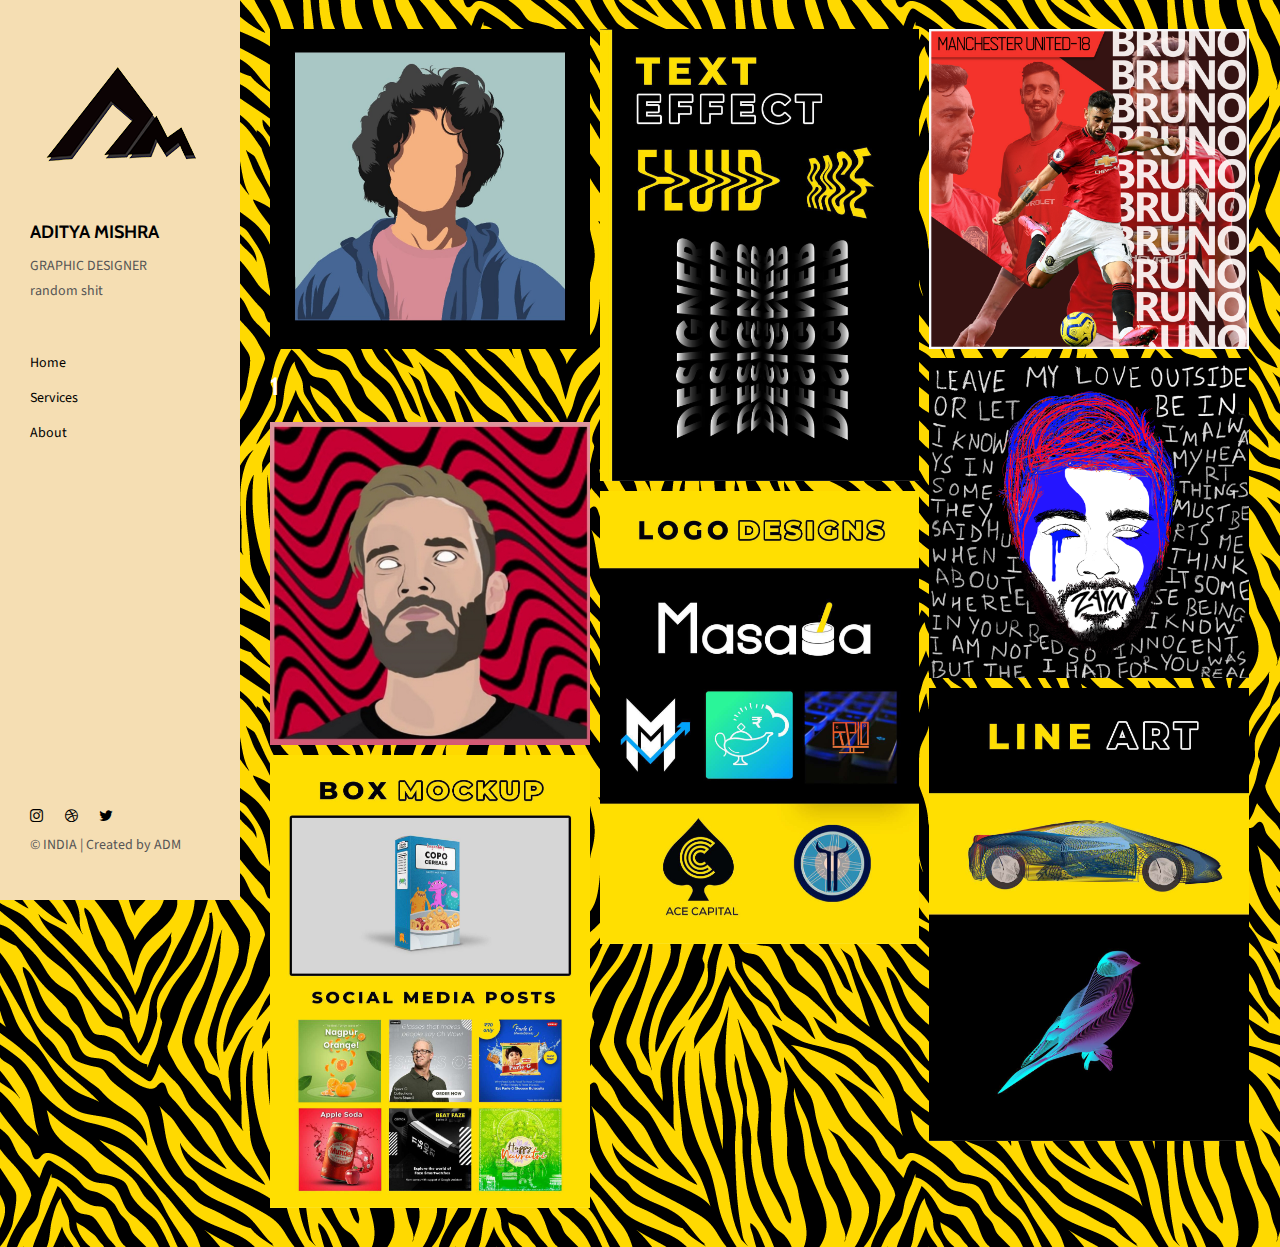
==== commit 21ead941: "Update index.html" ====
--- a/index.html
+++ b/index.html
@@ -40,7 +40,7 @@
             <img class="img-responsive site-logo" alt="" src="logo180.png">
             ADITYA MISHRA
           </a>
-        <p>GRAPHIC DESIGNER <br> Bored engineer student,and these are some of my shitty skills. Watching anime made me do all this. </p>
+        <p>GRAPHIC DESIGNER <br> random shit </p>
       </div>
       <ul class="nav">
         <li><a href="./index.html" title="">Home</a></li>
@@ -190,4 +190,4 @@
 
 <script type="text/javascript" src="./main.85741bff.js"></script></body>
 
-</html>+</html>
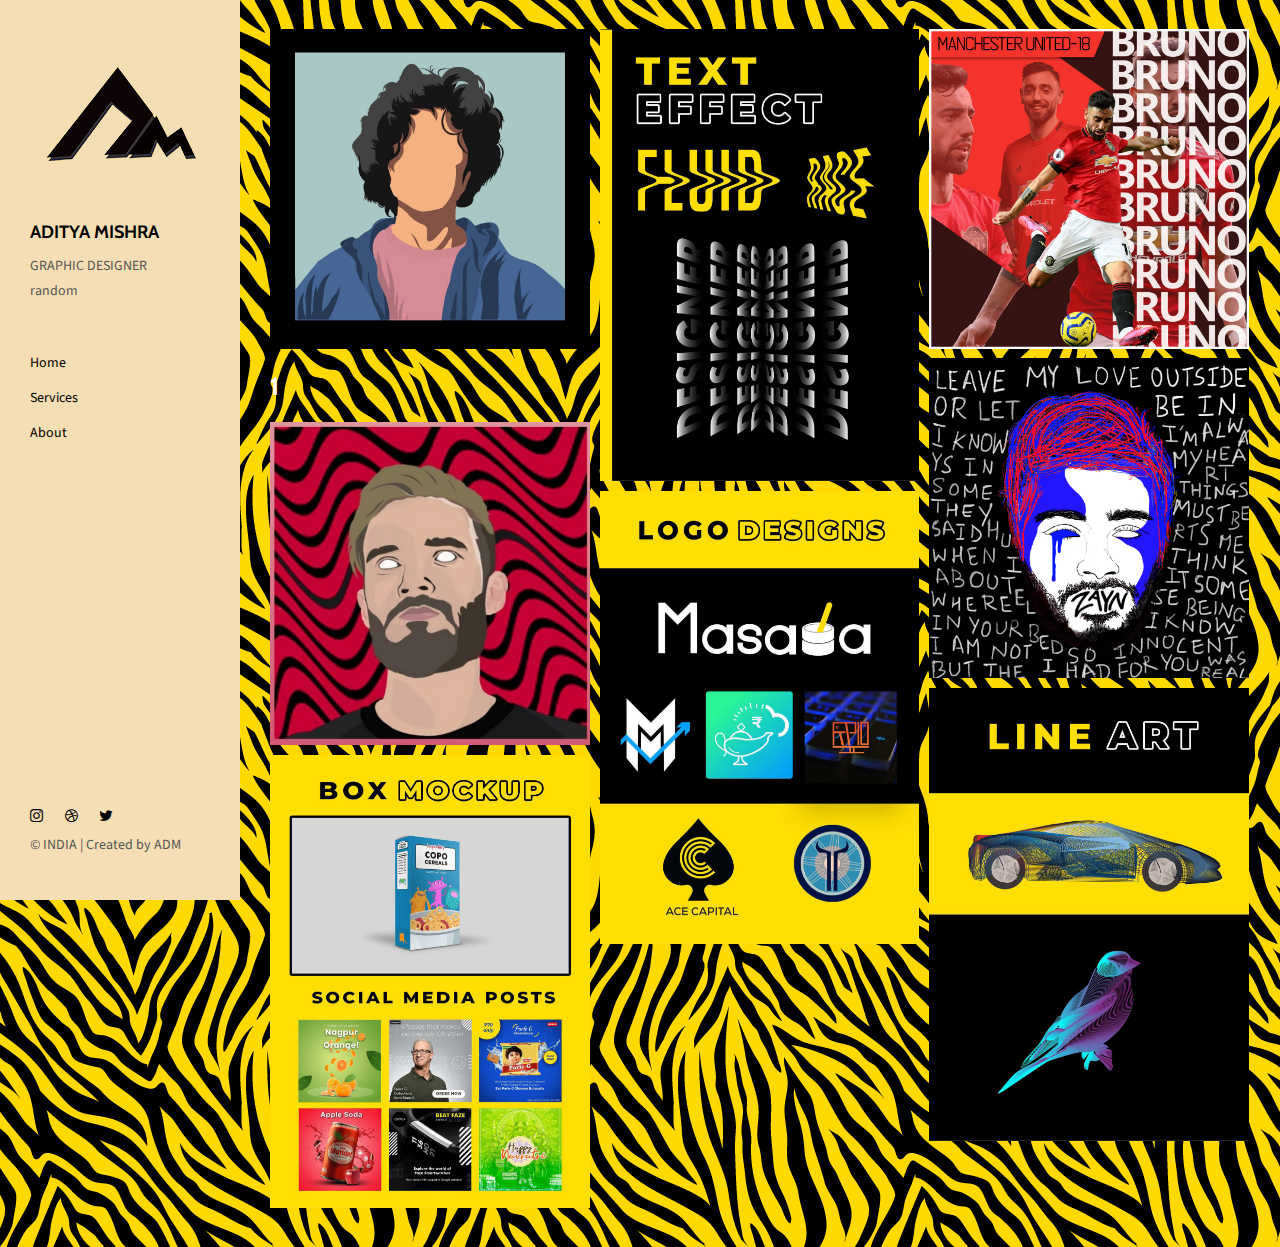
==== commit 0221eb0f: "Update index.html" ====
--- a/index.html
+++ b/index.html
@@ -40,7 +40,7 @@
             <img class="img-responsive site-logo" alt="" src="logo180.png">
             ADITYA MISHRA
           </a>
-        <p>GRAPHIC DESIGNER <br> random shit </p>
+        <p>GRAPHIC DESIGNER <br> random  </p>
       </div>
       <ul class="nav">
         <li><a href="./index.html" title="">Home</a></li>
